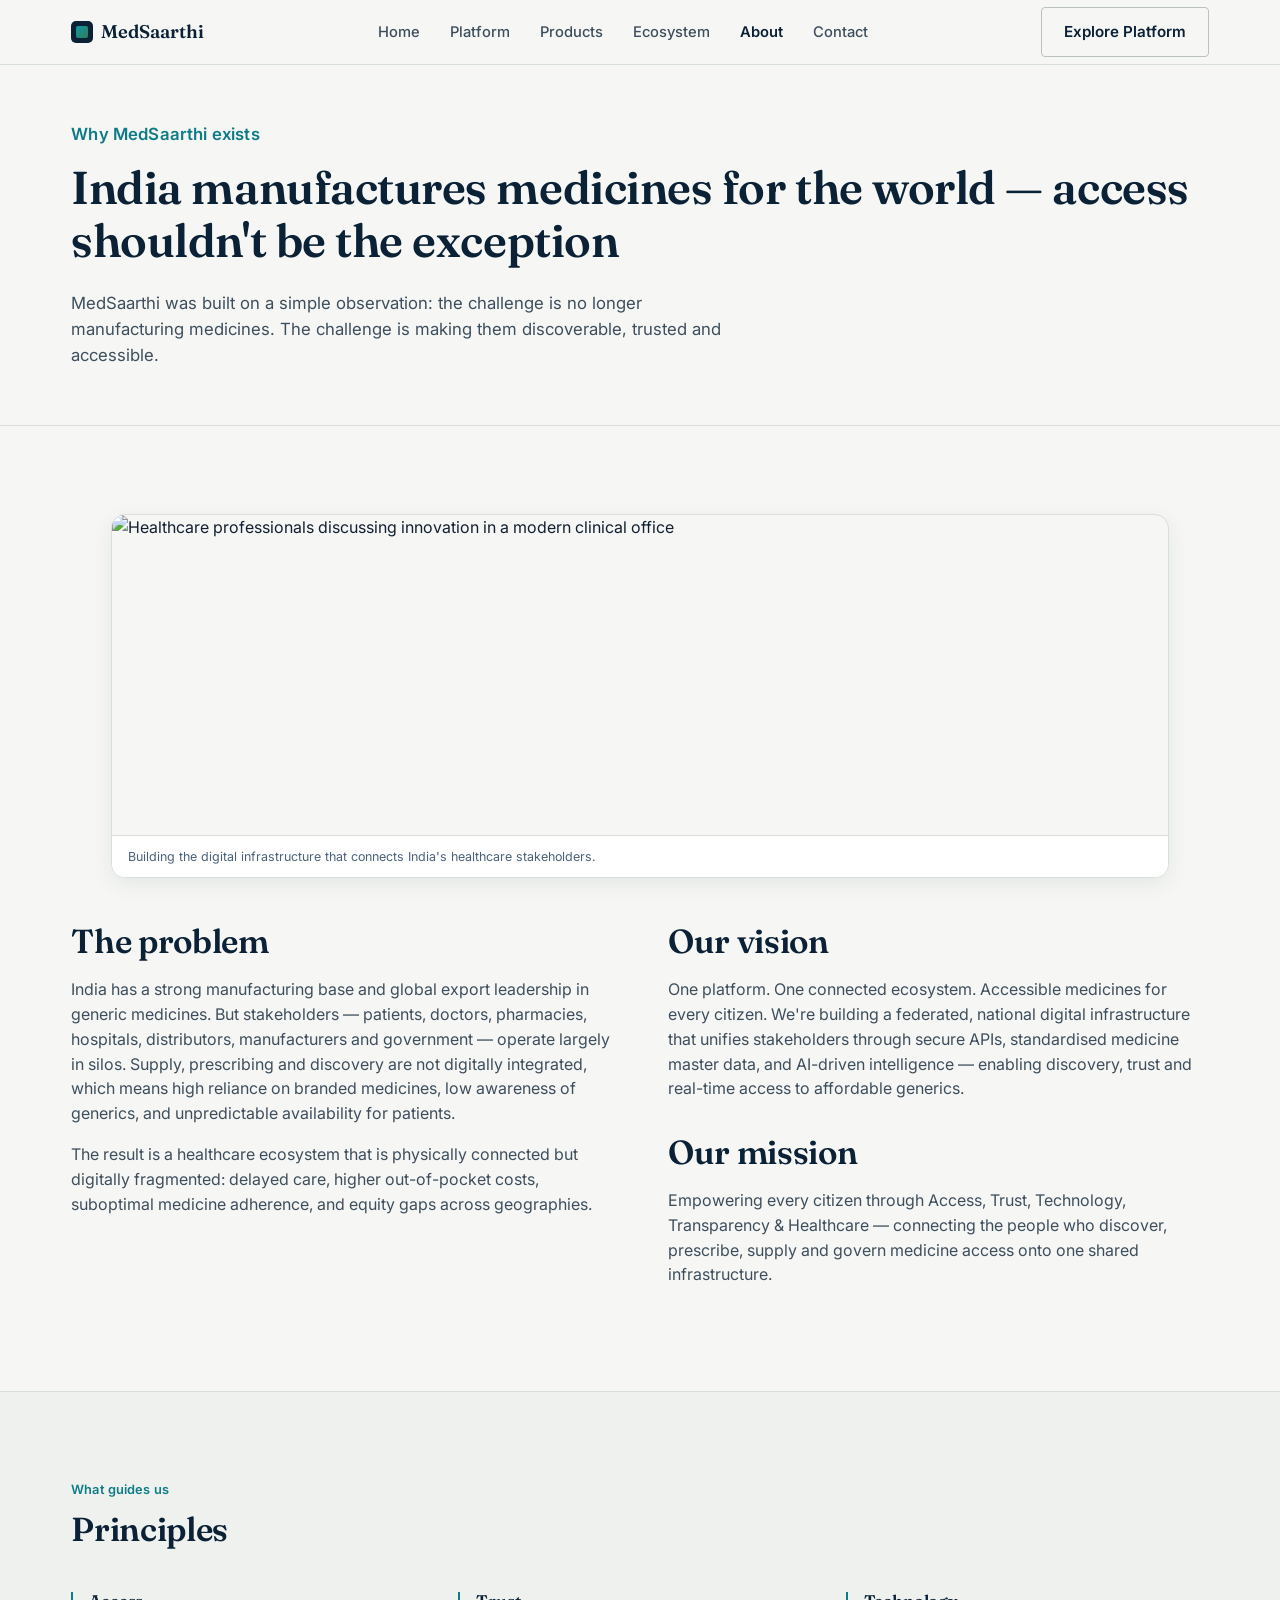
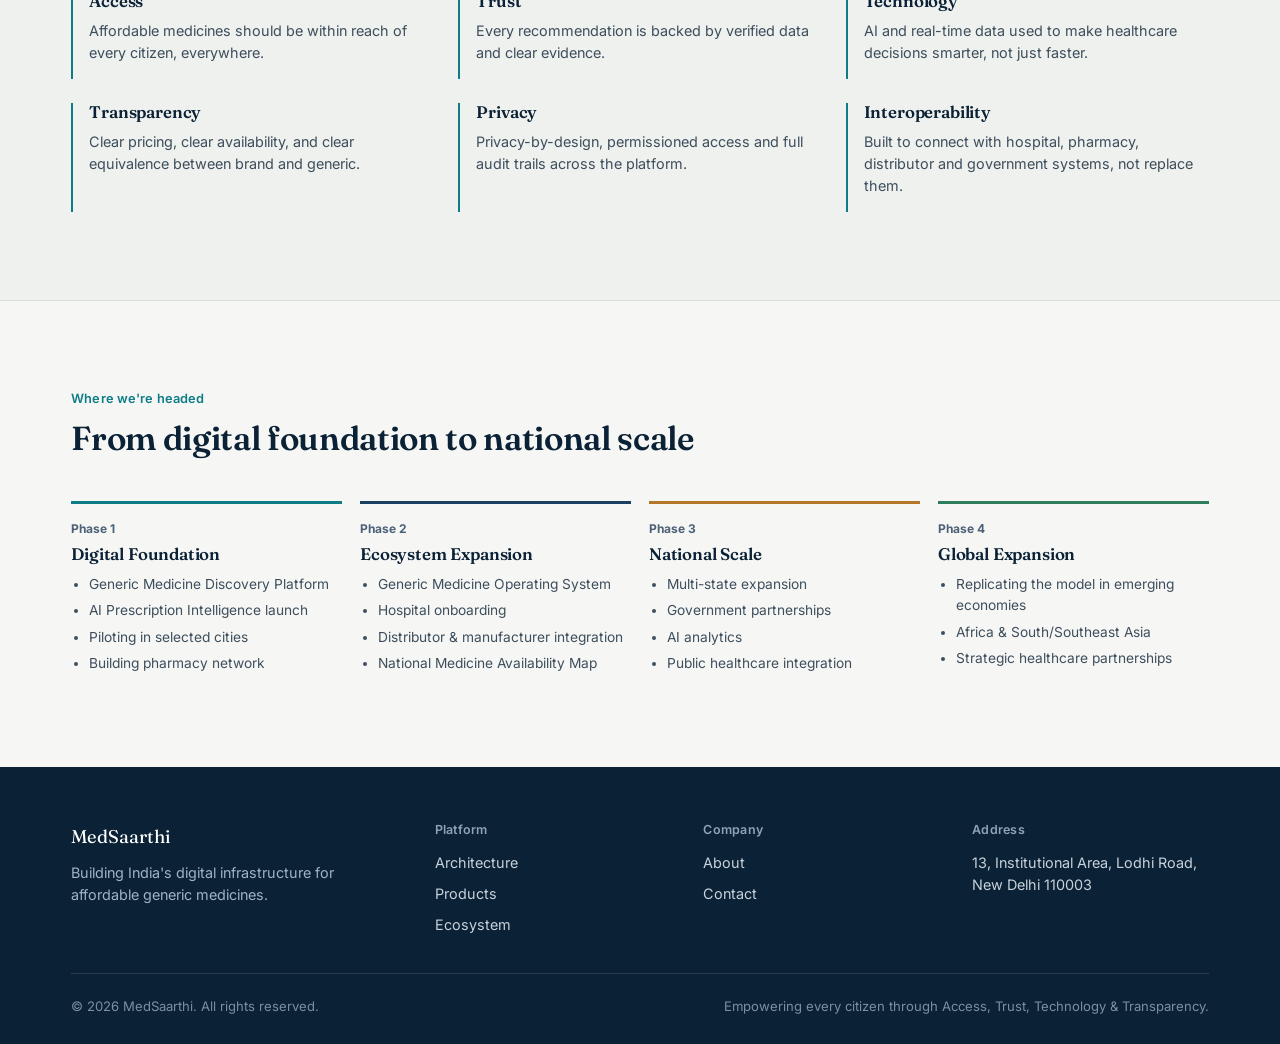
==== about.html @ fcd7466b "Fix page filename casing" ====
<!DOCTYPE html>
<html lang="en">
<head>
<meta charset="UTF-8">
<meta name="viewport" content="width=device-width, initial-scale=1.0">
<title>About — MedSaarthi</title>
<meta name="description" content="Why MedSaarthi exists: the problem, the vision, the mission and the principles behind India's digital infrastructure for affordable generic medicines.">
<link rel="preconnect" href="https://fonts.googleapis.com">
<link href="https://fonts.googleapis.com/css2?family=Fraunces:opsz,wght@9..144,500;9..144,600;9..144,700&family=Inter:wght@400;500;600;700&display=swap" rel="stylesheet">
<link rel="stylesheet" href="style.css">
</head>
<body>

<nav class="nav">
  <div class="nav-inner">
    <a href="index.html" class="nav-brand"><span class="mark"></span>MedSaarthi</a>
    <ul class="nav-links">
      <li><a href="index.html">Home</a></li>
      <li><a href="platform.html">Platform</a></li>
      <li><a href="products.html">Products</a></li>
      <li><a href="ecosystem.html">Ecosystem</a></li>
      <li><a href="about.html">About</a></li>
      <li><a href="contact.html">Contact</a></li>
    </ul>
    <div class="nav-cta">
      <a href="platform.html" class="btn btn-secondary">Explore Platform</a>
      <button class="nav-toggle" aria-label="Toggle menu" aria-expanded="false">
        <svg viewBox="0 0 24 24" fill="none" stroke="currentColor" stroke-width="2"><path d="M3 6h18M3 12h18M3 18h18"/></svg>
      </button>
    </div>
  </div>
</nav>

<header class="page-hero">
  <div class="container">
    <p class="kicker">Why MedSaarthi exists</p>
    <h1>India manufactures medicines for the world — access shouldn't be the exception</h1>
    <p>MedSaarthi was built on a simple observation: the challenge is no longer manufacturing medicines. The challenge is making them discoverable, trusted and accessible.</p>
  </div>
</header>

<section class="section">
  <div class="container">
    <figure class="photo-banner reveal" style="margin-top:0; margin-bottom:44px;">
      <img src="https://images.pexels.com/photos/5452190/pexels-photo-5452190.jpeg?auto=compress&amp;cs=tinysrgb&amp;w=1600&amp;h=560&amp;fit=crop" loading="lazy" alt="Healthcare professionals discussing innovation in a modern clinical office" width="1600" height="560">
      <figcaption>Building the digital infrastructure that connects India's healthcare stakeholders.</figcaption>
    </figure>
  </div>
  <div class="container grid-2" style="gap:56px;">
    <div>
      <h2>The problem</h2>
      <p>India has a strong manufacturing base and global export leadership in generic medicines. But stakeholders — patients, doctors, pharmacies, hospitals, distributors, manufacturers and government — operate largely in silos. Supply, prescribing and discovery are not digitally integrated, which means high reliance on branded medicines, low awareness of generics, and unpredictable availability for patients.</p>
      <p>The result is a healthcare ecosystem that is physically connected but digitally fragmented: delayed care, higher out-of-pocket costs, suboptimal medicine adherence, and equity gaps across geographies.</p>
    </div>
    <div>
      <h2>Our vision</h2>
      <p>One platform. One connected ecosystem. Accessible medicines for every citizen. We're building a federated, national digital infrastructure that unifies stakeholders through secure APIs, standardised medicine master data, and AI-driven intelligence — enabling discovery, trust and real-time access to affordable generics.</p>
      <h2 style="margin-top:32px;">Our mission</h2>
      <p>Empowering every citizen through Access, Trust, Technology, Transparency &amp; Healthcare — connecting the people who discover, prescribe, supply and govern medicine access onto one shared infrastructure.</p>
    </div>
  </div>
</section>

<section class="section" style="background:var(--paper-50); border-top:1px solid var(--line); border-bottom:1px solid var(--line);">
  <div class="container">
    <div class="section-head">
      <p class="kicker">What guides us</p>
      <h2>Principles</h2>
    </div>
    <div class="principle-list reveal-group">
      <div class="principle reveal">
        <h4>Access</h4>
        <p style="font-size:0.9rem;">Affordable medicines should be within reach of every citizen, everywhere.</p>
      </div>
      <div class="principle reveal">
        <h4>Trust</h4>
        <p style="font-size:0.9rem;">Every recommendation is backed by verified data and clear evidence.</p>
      </div>
      <div class="principle reveal">
        <h4>Technology</h4>
        <p style="font-size:0.9rem;">AI and real-time data used to make healthcare decisions smarter, not just faster.</p>
      </div>
      <div class="principle reveal">
        <h4>Transparency</h4>
        <p style="font-size:0.9rem;">Clear pricing, clear availability, and clear equivalence between brand and generic.</p>
      </div>
      <div class="principle reveal">
        <h4>Privacy</h4>
        <p style="font-size:0.9rem;">Privacy-by-design, permissioned access and full audit trails across the platform.</p>
      </div>
      <div class="principle reveal">
        <h4>Interoperability</h4>
        <p style="font-size:0.9rem;">Built to connect with hospital, pharmacy, distributor and government systems, not replace them.</p>
      </div>
    </div>
  </div>
</section>

<section class="section">
  <div class="container">
    <div class="section-head">
      <p class="kicker">Where we're headed</p>
      <h2>From digital foundation to national scale</h2>
    </div>
    <div class="roadmap reveal-group">
      <div class="roadmap-phase reveal">
        <span class="phase-no">Phase 1</span>
        <h4>Digital Foundation</h4>
        <ul>
          <li>Generic Medicine Discovery Platform</li>
          <li>AI Prescription Intelligence launch</li>
          <li>Piloting in selected cities</li>
          <li>Building pharmacy network</li>
        </ul>
      </div>
      <div class="roadmap-phase reveal">
        <span class="phase-no">Phase 2</span>
        <h4>Ecosystem Expansion</h4>
        <ul>
          <li>Generic Medicine Operating System</li>
          <li>Hospital onboarding</li>
          <li>Distributor &amp; manufacturer integration</li>
          <li>National Medicine Availability Map</li>
        </ul>
      </div>
      <div class="roadmap-phase reveal">
        <span class="phase-no">Phase 3</span>
        <h4>National Scale</h4>
        <ul>
          <li>Multi-state expansion</li>
          <li>Government partnerships</li>
          <li>AI analytics</li>
          <li>Public healthcare integration</li>
        </ul>
      </div>
      <div class="roadmap-phase reveal">
        <span class="phase-no">Phase 4</span>
        <h4>Global Expansion</h4>
        <ul>
          <li>Replicating the model in emerging economies</li>
          <li>Africa &amp; South/Southeast Asia</li>
          <li>Strategic healthcare partnerships</li>
        </ul>
      </div>
    </div>
  </div>
</section>

<footer class="footer">
  <div class="container">
    <div class="footer-grid">
      <div>
        <div class="footer-brand">MedSaarthi</div>
        <p style="max-width:32ch; color:#9FB3C4; font-size:0.9rem;">Building India's digital infrastructure for affordable generic medicines.</p>
      </div>
      <div>
        <h4>Platform</h4>
        <ul>
          <li><a href="platform.html">Architecture</a></li>
          <li><a href="products.html">Products</a></li>
          <li><a href="ecosystem.html">Ecosystem</a></li>
        </ul>
      </div>
      <div>
        <h4>Company</h4>
        <ul>
          <li><a href="about.html">About</a></li>
          <li><a href="contact.html">Contact</a></li>
        </ul>
      </div>
      <div>
        <h4>Address</h4>
        <ul>
          <li>13, Institutional Area, Lodhi Road, New Delhi 110003</li>
        </ul>
      </div>
    </div>
    <div class="footer-bottom">
      <span>© 2026 MedSaarthi. All rights reserved.</span>
      <span>Empowering every citizen through Access, Trust, Technology &amp; Transparency.</span>
    </div>
  </div>
</footer>

<script src="script.js"></script>
</body>
</html>
---- style.css ----
/* ============================================================
   MedSaarthi — Design Tokens
   Palette: deep navy core, cool paper background, teal + green
   accents reserved for the two functions they represent
   (teal = intelligence/data, green = access/health outcome).
   Type: Fraunces (serif, display) + Inter (sans, UI/body).
   ============================================================ */

:root {
    --navy-900: #0B2136;
    --navy-800: #122E48;
    --navy-700: #1B3F60;
    --blue-gray-600: #4C6178;
    --blue-gray-400: #8296A8;
    --paper-0: #F6F7F5;
    --paper-50: #EEF1EE;
    --line: #D8DED8;
    --line-strong: #B9C2BC;
    --teal-600: #0E7C86;
    --teal-500: #1497A3;
    --teal-100: #DDF0EF;
    --green-600: #2E7D5B;
    --green-100: #E1EFE5;
    --amber-600: #B4772A;
    --amber-100: #F5E9D6;
    --red-600: #B3453F;
    --white: #FFFFFF;
    --ink: #122031;
    --ink-soft: #3E4E5C;

    --font-display: 'Fraunces', Georgia, serif;
    --font-body: 'Inter', -apple-system, BlinkMacSystemFont, 'Segoe UI', sans-serif;

    --radius-sm: 4px;
    --radius-md: 8px;
    --radius-lg: 14px;

    --shadow-sm: 0 1px 2px rgba(11, 33, 54, 0.06), 0 1px 1px rgba(11, 33, 54, 0.04);
    --shadow-md: 0 6px 20px rgba(11, 33, 54, 0.08);
    --shadow-lg: 0 16px 40px rgba(11, 33, 54, 0.14);

    --maxw: 1240px;
    --pad: clamp(20px, 4vw, 56px);
}

*,
*::before,
*::after {
    box-sizing: border-box;
}

html {
    scroll-behavior: smooth;
}

@media (prefers-reduced-motion: reduce) {
    html {
        scroll-behavior: auto;
    }

    *,
    *::before,
    *::after {
        animation-duration: 0.001ms !important;
        animation-iteration-count: 1 !important;
        transition-duration: 0.001ms !important;
        scroll-behavior: auto !important;
    }
}

body {
    margin: 0;
    font-family: var(--font-body);
    color: var(--ink);
    background: var(--paper-0);
    font-size: 16px;
    line-height: 1.55;
    -webkit-font-smoothing: antialiased;
}

h1,
h2,
h3,
h4 {
    font-family: var(--font-display);
    color: var(--navy-900);
    margin: 0 0 0.5em 0;
    font-weight: 600;
    letter-spacing: -0.01em;
    line-height: 1.15;
}

h1 {
    font-size: clamp(2.1rem, 3.6vw, 3.4rem);
}

h2 {
    font-size: clamp(1.6rem, 2.6vw, 2.3rem);
}

h3 {
    font-size: 1.25rem;
}

h4 {
    font-size: 1.05rem;
}

p {
    margin: 0 0 1em 0;
    color: var(--ink-soft);
    max-width: 62ch;
}

a {
    color: inherit;
}

img {
    max-width: 100%;
    display: block;
}

button {
    font-family: inherit;
}

.container {
    max-width: var(--maxw);
    margin: 0 auto;
    padding: 0 var(--pad);
}

.section {
    padding: 88px 0;
}

.section.tight {
    padding: 56px 0;
}

.section-head {
    max-width: 640px;
    margin-bottom: 44px;
}

.kicker {
    font-family: var(--font-body);
    font-size: 0.8rem;
    font-weight: 600;
    color: var(--teal-600);
    margin: 0 0 10px 0;
    letter-spacing: 0.01em;
}

.divider {
    border: none;
    border-top: 1px solid var(--line);
    margin: 0;
}

/* ---------- Buttons ---------- */
.btn {
    display: inline-flex;
    align-items: center;
    gap: 8px;
    padding: 12px 22px;
    border-radius: var(--radius-sm);
    font-weight: 600;
    font-size: 0.95rem;
    text-decoration: none;
    border: 1px solid transparent;
    cursor: pointer;
    transition: background 0.15s ease, border-color 0.15s ease, color 0.15s ease, transform 0.1s ease;
}

.btn-primary {
    background: var(--navy-900);
    color: var(--white);
}

.btn-primary:hover {
    background: var(--navy-700);
}

.btn-secondary {
    background: transparent;
    color: var(--navy-900);
    border-color: var(--line-strong);
}

.btn-secondary:hover {
    border-color: var(--navy-900);
    background: var(--paper-50);
}

.btn:active {
    transform: translateY(1px);
}

.btn:focus-visible,
a:focus-visible,
button:focus-visible,
input:focus-visible,
textarea:focus-visible,
select:focus-visible {
    outline: 2px solid var(--teal-600);
    outline-offset: 2px;
}

/* ---------- Navbar ---------- */
.nav {
    position: sticky;
    top: 0;
    z-index: 100;
    background: rgba(246, 247, 245, 0.86);
    backdrop-filter: blur(10px);
    -webkit-backdrop-filter: blur(10px);
    border-bottom: 1px solid var(--line);
}

.nav-inner {
    max-width: var(--maxw);
    margin: 0 auto;
    padding: 0 var(--pad);
    display: flex;
    align-items: center;
    justify-content: space-between;
    height: 64px;
}

.nav-brand {
    font-family: var(--font-display);
    font-weight: 600;
    font-size: 1.15rem;
    color: var(--navy-900);
    text-decoration: none;
    display: flex;
    align-items: center;
    gap: 8px;
}

.nav-brand .mark {
    width: 22px;
    height: 22px;
    border-radius: 5px;
    background: var(--navy-900);
    position: relative;
    flex: none;
}

.nav-brand .mark::after {
    content: '';
    position: absolute;
    inset: 5px;
    border-radius: 2px;
    background: linear-gradient(135deg, var(--teal-500), var(--green-600));
}

.nav-links {
    display: flex;
    align-items: center;
    gap: 2px;
    list-style: none;
    margin: 0;
    padding: 0;
}

.nav-links a {
    display: block;
    padding: 8px 14px;
    border-radius: var(--radius-sm);
    text-decoration: none;
    color: var(--ink-soft);
    font-size: 0.92rem;
    font-weight: 500;
    transition: color 0.15s ease, background 0.15s ease;
}

.nav-links a:hover {
    color: var(--navy-900);
    background: var(--paper-50);
}

.nav-links a.active {
    color: var(--navy-900);
    font-weight: 600;
}

.nav-cta {
    display: flex;
    align-items: center;
    gap: 10px;
}

.nav-toggle {
    display: none;
    background: none;
    border: 1px solid var(--line-strong);
    border-radius: var(--radius-sm);
    width: 38px;
    height: 38px;
    align-items: center;
    justify-content: center;
}

.nav-toggle svg {
    width: 18px;
    height: 18px;
}

@media (max-width:900px) {
    .nav-links {
        position: absolute;
        top: 64px;
        left: 0;
        right: 0;
        background: var(--paper-0);
        border-bottom: 1px solid var(--line);
        flex-direction: column;
        align-items: stretch;
        padding: 8px var(--pad) 16px;
        display: none;
    }

    .nav-links.open {
        display: flex;
    }

    .nav-links a {
        padding: 12px 8px;
    }

    .nav-cta .btn-secondary {
        display: none;
    }

    .nav-toggle {
        display: flex;
    }
}

/* ---------- Footer ---------- */
.footer {
    background: var(--navy-900);
    color: #C7D2DB;
    padding: 56px 0 28px;
}

.footer a {
    color: #C7D2DB;
    text-decoration: none;
}

.footer a:hover {
    color: var(--white);
}

.footer-grid {
    display: grid;
    grid-template-columns: 1.4fr 1fr 1fr 1fr;
    gap: 32px;
    padding-bottom: 36px;
    border-bottom: 1px solid rgba(255, 255, 255, 0.12);
}

.footer-brand {
    font-family: var(--font-display);
    color: var(--white);
    font-size: 1.15rem;
    margin-bottom: 10px;
}

.footer h4 {
    color: #8FA3B5;
    font-family: var(--font-body);
    font-size: 0.78rem;
    font-weight: 600;
    margin-bottom: 14px;
    letter-spacing: 0.02em;
}

.footer ul {
    list-style: none;
    margin: 0;
    padding: 0;
    display: flex;
    flex-direction: column;
    gap: 9px;
    font-size: 0.9rem;
}

.footer-bottom {
    display: flex;
    justify-content: space-between;
    align-items: center;
    padding-top: 22px;
    font-size: 0.82rem;
    color: #7C8FA0;
    flex-wrap: wrap;
    gap: 10px;
}

@media (max-width:800px) {
    .footer-grid {
        grid-template-columns: 1fr 1fr;
        row-gap: 28px;
    }
}

/* ---------- Hero ---------- */
.hero {
    padding: 64px 0 40px;
}

.hero-grid {
    display: grid;
    grid-template-columns: 1fr 1fr;
    gap: 56px;
    align-items: center;
}

.hero-copy p.lede {
    font-size: 1.1rem;
    max-width: 44ch;
}

.hero-actions {
    display: flex;
    gap: 12px;
    margin-top: 28px;
    flex-wrap: wrap;
}

.hero-meta {
    display: flex;
    gap: 26px;
    margin-top: 36px;
    flex-wrap: wrap;
}

.hero-meta div {
    border-left: 2px solid var(--teal-600);
    padding-left: 12px;
}

.hero-meta .num {
    font-family: var(--font-display);
    font-size: 1.5rem;
    color: var(--navy-900);
    display: block;
}

.hero-meta .lbl {
    font-size: 0.82rem;
    color: var(--blue-gray-600);
}

@media (max-width:920px) {
    .hero-grid {
        grid-template-columns: 1fr;
    }
}

/* ---------- Demo product interface (used on home) ---------- */
.demo-card {
    background: var(--white);
    border: 1px solid var(--line);
    border-radius: var(--radius-lg);
    box-shadow: var(--shadow-lg);
    overflow: hidden;
}

.demo-topbar {
    display: flex;
    align-items: center;
    justify-content: space-between;
    padding: 12px 18px;
    border-bottom: 1px solid var(--line);
    background: var(--paper-50);
}

.demo-topbar .dots {
    display: flex;
    gap: 6px;
}

.demo-topbar .dots span {
    width: 8px;
    height: 8px;
    border-radius: 50%;
    background: var(--line-strong);
    display: block;
}

.demo-topbar .label {
    font-size: 0.78rem;
    color: var(--blue-gray-600);
    font-weight: 600;
}

.demo-tag {
    font-size: 0.68rem;
    font-weight: 700;
    color: var(--amber-600);
    background: var(--amber-100);
    padding: 3px 8px;
    border-radius: 20px;
    letter-spacing: 0.02em;
}

.demo-body {
    padding: 20px;
}

.demo-search {
    display: flex;
    align-items: center;
    gap: 10px;
    border: 1px solid var(--line-strong);
    border-radius: var(--radius-md);
    padding: 10px 14px;
    background: var(--paper-0);
}

.demo-search svg {
    width: 16px;
    height: 16px;
    color: var(--blue-gray-600);
    flex: none;
}

.demo-search input {
    border: none;
    background: none;
    outline: none;
    font-size: 0.92rem;
    width: 100%;
    color: var(--ink);
    font-family: inherit;
}

.compare-row {
    display: grid;
    grid-template-columns: 1fr 1fr;
    gap: 14px;
    margin-top: 16px;
}

.compare-card {
    border: 1px solid var(--line);
    border-radius: var(--radius-md);
    padding: 14px;
    position: relative;
}

.compare-card.generic {
    border-color: var(--green-600);
    background: var(--green-100);
}

.compare-card .tag {
    font-size: 0.68rem;
    font-weight: 700;
    letter-spacing: 0.02em;
    color: var(--blue-gray-600);
    margin-bottom: 6px;
    display: block;
}

.compare-card.generic .tag {
    color: var(--green-600);
}

.compare-card .med-name {
    font-weight: 600;
    font-size: 0.95rem;
    color: var(--navy-900);
}

.compare-card .med-comp {
    font-size: 0.78rem;
    color: var(--blue-gray-600);
    margin-bottom: 10px;
}

.compare-card .price {
    font-family: var(--font-display);
    font-size: 1.35rem;
    color: var(--navy-900);
}

.compare-card .save {
    font-size: 0.75rem;
    color: var(--green-600);
    font-weight: 600;
}

.demo-divider {
    display: flex;
    align-items: center;
    justify-content: center;
    margin: 0;
}

.pharmacy-row {
    display: flex;
    align-items: center;
    justify-content: space-between;
    padding: 12px 0;
    border-top: 1px solid var(--line);
}

.pharmacy-row:first-of-type {
    margin-top: 18px;
}

.pharmacy-info {
    display: flex;
    align-items: center;
    gap: 12px;
}

.pharmacy-icon {
    width: 36px;
    height: 36px;
    border-radius: 8px;
    background: var(--teal-100);
    color: var(--teal-600);
    display: flex;
    align-items: center;
    justify-content: center;
    flex: none;
}

.pharmacy-icon svg {
    width: 18px;
    height: 18px;
}

.pharmacy-name {
    font-weight: 600;
    font-size: 0.9rem;
    color: var(--navy-900);
}

.pharmacy-sub {
    font-size: 0.78rem;
    color: var(--blue-gray-600);
}

.stock-pill {
    font-size: 0.72rem;
    font-weight: 700;
    padding: 3px 9px;
    border-radius: 20px;
}

.stock-pill.in {
    background: var(--green-100);
    color: var(--green-600);
}

.stock-pill.low {
    background: var(--amber-100);
    color: var(--amber-600);
}

.stock-pill.out {
    background: var(--paper-50);
    color: var(--blue-gray-600);
}

.pharmacy-actions {
    display: flex;
    align-items: center;
    gap: 10px;
}

.pharmacy-dist {
    font-size: 0.78rem;
    color: var(--blue-gray-600);
}

.mini-btn {
    font-size: 0.78rem;
    font-weight: 600;
    color: var(--white);
    background: var(--navy-900);
    border: none;
    border-radius: 6px;
    padding: 7px 12px;
    cursor: pointer;
}

/* ---------- Ecosystem cycle (Discover/Prescribe/Supply/Govern) ---------- */
.cycle-wrap {
    display: grid;
    grid-template-columns: 1fr 1fr 1fr 1fr;
    gap: 0;
    position: relative;
}

.cycle-step {
    padding: 26px 22px;
    border-top: 3px solid var(--line-strong);
    position: relative;
}

.cycle-step .step-no {
    font-size: 0.78rem;
    font-weight: 700;
    color: var(--blue-gray-600);
    margin-bottom: 10px;
    display: block;
}

.cycle-step h3 {
    margin-bottom: 8px;
}

.cycle-step p {
    font-size: 0.92rem;
}

.cycle-step:nth-child(1) {
    border-top-color: var(--teal-600);
}

.cycle-step:nth-child(2) {
    border-top-color: var(--navy-700);
}

.cycle-step:nth-child(3) {
    border-top-color: var(--green-600);
}

.cycle-step:nth-child(4) {
    border-top-color: var(--amber-600);
}

@media (max-width:900px) {
    .cycle-wrap {
        grid-template-columns: 1fr 1fr;
    }
}

@media (max-width:560px) {
    .cycle-wrap {
        grid-template-columns: 1fr;
    }

    .cycle-step {
        border-top-width: 3px;
        border-left: 0;
    }
}

/* ---------- Cards / grids ---------- */
.grid-2 {
    display: grid;
    grid-template-columns: 1fr 1fr;
    gap: 28px;
}

.grid-3 {
    display: grid;
    grid-template-columns: 1fr 1fr 1fr;
    gap: 24px;
}

.grid-4 {
    display: grid;
    grid-template-columns: repeat(4, 1fr);
    gap: 20px;
}

@media (max-width:900px) {
    .grid-3 {
        grid-template-columns: 1fr 1fr;
    }

    .grid-4 {
        grid-template-columns: 1fr 1fr;
    }
}

@media (max-width:600px) {
    .grid-2 {
        grid-template-columns: 1fr;
    }

    .grid-3 {
        grid-template-columns: 1fr;
    }

    .grid-4 {
        grid-template-columns: 1fr;
    }
}

.card {
    background: var(--white);
    border: 1px solid var(--line);
    border-radius: var(--radius-md);
    padding: 24px;
}

.card h3 {
    margin-bottom: 10px;
}

.card p {
    font-size: 0.92rem;
    margin-bottom: 0;
}

.icon-box {
    width: 38px;
    height: 38px;
    border-radius: 9px;
    background: var(--teal-100);
    color: var(--teal-600);
    display: flex;
    align-items: center;
    justify-content: center;
    margin-bottom: 16px;
}

.icon-box svg {
    width: 19px;
    height: 19px;
}

.icon-box.green {
    background: var(--green-100);
    color: var(--green-600);
}

.icon-box.navy {
    background: var(--paper-50);
    color: var(--navy-800);
    border: 1px solid var(--line);
}

/* ---------- Reveal on scroll ---------- */
.reveal {
    opacity: 0;
    transform: translateY(14px);
    transition: opacity 0.55s ease, transform 0.55s ease;
}

.reveal.in {
    opacity: 1;
    transform: none;
}

.reveal-group .reveal:nth-child(1) {
    transition-delay: 0.02s;
}

.reveal-group .reveal:nth-child(2) {
    transition-delay: 0.09s;
}

.reveal-group .reveal:nth-child(3) {
    transition-delay: 0.16s;
}

.reveal-group .reveal:nth-child(4) {
    transition-delay: 0.23s;
}

/* ---------- Page hero (interior pages) ---------- */
.page-hero {
    padding: 56px 0 40px;
    border-bottom: 1px solid var(--line);
}

.page-hero .kicker {
    margin-bottom: 14px;
}

.page-hero p {
    font-size: 1.05rem;
    max-width: 60ch;
}

/* ---------- Architecture diagram (Platform page) ---------- */
.arch {
    display: flex;
    flex-direction: column;
    gap: 0;
    max-width: 760px;
    margin: 0 auto;
}

.arch-layer {
    border: 1px solid var(--line);
    border-radius: var(--radius-md);
    background: var(--white);
    padding: 22px 26px;
    position: relative;
}

.arch-layer+.arch-layer {
    margin-top: 34px;
}

.arch-connector {
    width: 1px;
    height: 34px;
    background: var(--line-strong);
    margin: 0 auto;
    position: relative;
}

.arch-connector::after {
    content: '';
    position: absolute;
    left: 50%;
    bottom: -4px;
    transform: translateX(-50%);
    width: 7px;
    height: 7px;
    border-right: 1px solid var(--line-strong);
    border-bottom: 1px solid var(--line-strong);
    rotate: 45deg;
}

.arch-layer .layer-label {
    font-size: 0.72rem;
    font-weight: 700;
    letter-spacing: 0.02em;
    color: var(--teal-600);
    margin-bottom: 6px;
    display: block;
}

.arch-layer.core {
    border-top: 3px solid var(--teal-600);
}

.arch-layer.integration {
    border-top: 3px solid var(--navy-700);
}

.arch-layer.governance {
    border-top: 3px solid var(--green-600);
}

.arch-layer.governance .layer-label {
    color: var(--green-600);
}

.arch-layer.integration .layer-label {
    color: var(--navy-700);
}

.arch-tags {
    display: flex;
    flex-wrap: wrap;
    gap: 8px;
    margin-top: 14px;
}

.arch-tags span {
    font-size: 0.8rem;
    padding: 5px 11px;
    border-radius: 20px;
    background: var(--paper-50);
    border: 1px solid var(--line);
    color: var(--ink-soft);
}

.arch-layer.core .arch-tags span {
    background: var(--teal-100);
    border-color: transparent;
    color: var(--teal-600);
}

.arch-layer.governance .arch-tags span {
    background: var(--green-100);
    border-color: transparent;
    color: var(--green-600);
}

/* ---------- Tabs (Products page) ---------- */
.tabs {
    display: flex;
    gap: 6px;
    border-bottom: 1px solid var(--line);
    margin-bottom: 34px;
    flex-wrap: wrap;
}

.tab-btn {
    background: none;
    border: none;
    padding: 12px 6px;
    margin-right: 22px;
    font-size: 0.95rem;
    font-weight: 600;
    color: var(--blue-gray-600);
    cursor: pointer;
    position: relative;
    border-bottom: 2px solid transparent;
    transition: color 0.15s ease;
}

.tab-btn:hover {
    color: var(--navy-900);
}

.tab-btn.active {
    color: var(--navy-900);
    border-bottom-color: var(--teal-600);
}

.tab-panel {
    display: none;
}

.tab-panel.active {
    display: block;
    animation: fadein 0.3s ease;
}

@keyframes fadein {
    from {
        opacity: 0;
    }

    to {
        opacity: 1;
    }
}

.subtabs {
    display: flex;
    gap: 8px;
    flex-wrap: wrap;
    margin-bottom: 26px;
}

.subtab-btn {
    padding: 8px 16px;
    border-radius: 20px;
    border: 1px solid var(--line-strong);
    background: var(--white);
    font-size: 0.86rem;
    font-weight: 600;
    color: var(--ink-soft);
    cursor: pointer;
}

.subtab-btn.active {
    background: var(--navy-900);
    color: var(--white);
    border-color: var(--navy-900);
}

.subtab-panel {
    display: none;
}

.subtab-panel.active {
    display: block;
    animation: fadein 0.3s ease;
}

/* ---------- Dashboard mock (products page) ---------- */
.dash {
    background: var(--navy-900);
    border-radius: var(--radius-lg);
    padding: 22px;
    color: #DCE5EC;
}

.dash-head {
    display: flex;
    justify-content: space-between;
    align-items: center;
    margin-bottom: 18px;
}

.dash-head .label {
    font-size: 0.85rem;
    font-weight: 600;
    color: #9FB3C4;
}

.dash-grid {
    display: grid;
    grid-template-columns: repeat(3, 1fr);
    gap: 14px;
}

.dash-tile {
    background: rgba(255, 255, 255, 0.05);
    border: 1px solid rgba(255, 255, 255, 0.09);
    border-radius: 10px;
    padding: 16px;
}

.dash-tile .k {
    font-size: 0.72rem;
    color: #8FA3B5;
    margin-bottom: 8px;
    display: block;
}

.dash-tile .v {
    font-family: var(--font-display);
    font-size: 1.5rem;
    color: var(--white);
}

.dash-tile .delta {
    font-size: 0.75rem;
    color: var(--teal-500);
    margin-top: 4px;
}

@media (max-width:640px) {
    .dash-grid {
        grid-template-columns: 1fr 1fr;
    }
}

/* ---------- Map interface (products page) ---------- */
.map-product {
    border: 1px solid var(--line);
    border-radius: var(--radius-lg);
    overflow: hidden;
    background: var(--white);
}

.map-search-bar {
    display: flex;
    align-items: center;
    gap: 10px;
    padding: 14px 18px;
    border-bottom: 1px solid var(--line);
    background: var(--paper-50);
}

.map-search-bar .demo-search {
    flex: 1;
    background: var(--white);
}

.map-search-bar .radius-chip {
    font-size: 0.8rem;
    font-weight: 600;
    color: var(--navy-800);
    background: var(--white);
    border: 1px solid var(--line-strong);
    border-radius: 20px;
    padding: 8px 14px;
    white-space: nowrap;
    display: flex;
    align-items: center;
    gap: 6px;
}

.map-search-bar .radius-chip svg {
    width: 14px;
    height: 14px;
    color: var(--teal-600);
}

.map-layout {
    display: grid;
    grid-template-columns: 1.5fr 1fr;
}

@media (max-width:860px) {
    .map-layout {
        grid-template-columns: 1fr;
    }
}

.map-pane {
    position: relative;
}

.map-canvas {
    position: relative;
    height: 400px;
    overflow: hidden;
    background: var(--paper-0);
    border-right: 1px solid var(--line);
}

.map-canvas svg.map-roads {
    position: absolute;
    inset: 0;
    width: 100%;
    height: 100%;
}

.map-canvas .zoom-ctrl {
    position: absolute;
    right: 14px;
    top: 14px;
    display: flex;
    flex-direction: column;
    border: 1px solid var(--line);
    border-radius: 8px;
    overflow: hidden;
    box-shadow: var(--shadow-sm);
    z-index: 3;
}

.map-canvas .zoom-ctrl button {
    width: 32px;
    height: 32px;
    background: var(--white);
    border: none;
    border-bottom: 1px solid var(--line);
    font-size: 1rem;
    color: var(--navy-800);
    cursor: pointer;
    font-family: inherit;
    line-height: 1;
}

.map-canvas .zoom-ctrl button:last-child {
    border-bottom: none;
}

.map-canvas .compass {
    position: absolute;
    left: 14px;
    bottom: 14px;
    width: 34px;
    height: 34px;
    border-radius: 50%;
    background: var(--white);
    border: 1px solid var(--line);
    box-shadow: var(--shadow-sm);
    display: flex;
    align-items: center;
    justify-content: center;
    color: var(--blue-gray-600);
    z-index: 3;
}

.map-canvas .compass svg {
    width: 16px;
    height: 16px;
}

.map-pin {
    position: absolute;
    width: 30px;
    height: 30px;
    margin-left: -15px;
    margin-top: -28px;
    cursor: pointer;
    z-index: 2;
    transition: transform 0.15s ease;
}

.map-pin .pin-shape {
    width: 28px;
    height: 28px;
    border-radius: 50% 50% 50% 0;
    transform: rotate(-45deg);
    border: 2px solid var(--white);
    box-shadow: 0 2px 8px rgba(11, 33, 54, 0.28);
    display: flex;
    align-items: center;
    justify-content: center;
}

.map-pin .pin-shape svg {
    transform: rotate(45deg);
    width: 13px;
    height: 13px;
    color: var(--white);
}

.map-pin.in .pin-shape {
    background: var(--green-600);
}

.map-pin.low .pin-shape {
    background: var(--amber-600);
}

.map-pin.out .pin-shape {
    background: var(--blue-gray-400);
}

.map-pin:hover,
.map-pin.active {
    transform: scale(1.14);
}

.map-pin.active::after {
    content: '';
    position: absolute;
    left: 50%;
    top: 14px;
    transform: translate(-50%, -50%);
    width: 40px;
    height: 40px;
    border-radius: 50%;
    background: rgba(14, 124, 134, 0.16);
    animation: pinring 1.8s ease-out infinite;
}

@keyframes pinring {
    0% {
        transform: translate(-50%, -50%) scale(0.6);
        opacity: 0.8;
    }

    100% {
        transform: translate(-50%, -50%) scale(1.6);
        opacity: 0;
    }
}

@media (prefers-reduced-motion: reduce) {
    .map-pin.active::after {
        animation: none;
        display: none;
    }
}

.map-popover {
    position: absolute;
    width: 200px;
    background: var(--white);
    border: 1px solid var(--line);
    border-radius: var(--radius-md);
    box-shadow: var(--shadow-lg);
    padding: 12px 14px;
    z-index: 4;
    pointer-events: none;
    opacity: 0;
    transition: opacity 0.15s ease, transform 0.15s ease;
    transform: translateY(4px);
}

.map-popover.show {
    opacity: 1;
    transform: translateY(0);
}

.map-popover .pop-name {
    font-weight: 700;
    font-size: 0.86rem;
    color: var(--navy-900);
    margin-bottom: 2px;
}

.map-popover .pop-sub {
    font-size: 0.75rem;
    color: var(--blue-gray-600);
    margin-bottom: 8px;
}

.map-popover .pop-row {
    display: flex;
    justify-content: space-between;
    align-items: center;
    font-size: 0.78rem;
}

.map-popover .pop-price {
    font-family: var(--font-display);
    font-size: 1rem;
    color: var(--navy-900);
}

.map-legend {
    display: flex;
    gap: 18px;
    padding: 14px 20px;
    font-size: 0.82rem;
    color: var(--ink-soft);
    flex-wrap: wrap;
    border-top: 1px solid var(--line);
}

.map-legend span {
    display: inline-flex;
    align-items: center;
    gap: 6px;
}

.map-legend .dot {
    width: 9px;
    height: 9px;
    border-radius: 50%;
    display: inline-block;
}

/* ---------- Map results list ---------- */
.map-results {
    background: var(--paper-50);
    max-height: 400px;
    overflow-y: auto;
}

.map-results .results-count {
    padding: 14px 18px 8px;
    font-size: 0.78rem;
    font-weight: 600;
    color: var(--blue-gray-600);
    text-transform: none;
}

.result-item {
    display: flex;
    align-items: flex-start;
    gap: 12px;
    padding: 13px 18px;
    border-top: 1px solid var(--line);
    cursor: pointer;
    background: transparent;
    transition: background 0.15s ease;
}

.result-item:hover {
    background: var(--paper-0);
}

.result-item.active {
    background: var(--white);
    box-shadow: inset 3px 0 0 var(--teal-600);
}

.result-item .pharmacy-icon {
    width: 32px;
    height: 32px;
}

.result-item .r-body {
    flex: 1;
    min-width: 0;
}

.result-item .r-top {
    display: flex;
    justify-content: space-between;
    align-items: baseline;
    gap: 8px;
}

.result-item .r-name {
    font-weight: 600;
    font-size: 0.88rem;
    color: var(--navy-900);
}

.result-item .r-dist {
    font-size: 0.76rem;
    color: var(--blue-gray-600);
    white-space: nowrap;
}

.result-item .r-sub {
    font-size: 0.78rem;
    color: var(--blue-gray-600);
    margin: 2px 0 6px;
}

.result-item .r-bottom {
    display: flex;
    justify-content: space-between;
    align-items: center;
}

.result-item .r-price {
    font-family: var(--font-display);
    font-size: 0.95rem;
    color: var(--navy-900);
}

/* ---------- Ecosystem flow (Ecosystem page) ---------- */
.flow {
    display: flex;
    flex-direction: column;
    gap: 0;
    max-width: 640px;
    margin: 0 auto;
}

.flow-node {
    border: 1px solid var(--line);
    background: var(--white);
    border-radius: var(--radius-md);
    padding: 16px 20px;
    display: flex;
    align-items: center;
    gap: 14px;
}

.flow-node .flow-icon {
    width: 38px;
    height: 38px;
    border-radius: 9px;
    background: var(--paper-50);
    border: 1px solid var(--line);
    display: flex;
    align-items: center;
    justify-content: center;
    flex: none;
    color: var(--navy-800);
}

.flow-node .flow-icon svg {
    width: 18px;
    height: 18px;
}

.flow-node h4 {
    margin-bottom: 2px;
}

.flow-node p {
    font-size: 0.86rem;
    margin-bottom: 0;
}

.flow-connector {
    width: 2px;
    height: 30px;
    background: var(--line-strong);
    margin: 0 auto;
    position: relative;
    overflow: hidden;
}

.flow-connector .pulse {
    position: absolute;
    left: -1px;
    top: -20px;
    width: 4px;
    height: 4px;
    border-radius: 50%;
    background: var(--teal-600);
    animation: flowpulse 2.4s linear infinite;
}

@keyframes flowpulse {
    0% {
        top: -6px;
        opacity: 0;
    }

    15% {
        opacity: 1;
    }

    85% {
        opacity: 1;
    }

    100% {
        top: 100%;
        opacity: 0;
    }
}

@media (prefers-reduced-motion: reduce) {
    .flow-connector .pulse {
        animation: none;
        display: none;
    }
}

.benefit-tabs {
    display: flex;
    gap: 8px;
    flex-wrap: wrap;
    margin-bottom: 26px;
}

/* ---------- Roadmap (home + about) ---------- */
.roadmap {
    display: grid;
    grid-template-columns: repeat(4, 1fr);
    gap: 18px;
}

.roadmap-phase {
    border-top: 3px solid var(--line-strong);
    padding-top: 16px;
}

.roadmap-phase:nth-child(1) {
    border-top-color: var(--teal-600);
}

.roadmap-phase:nth-child(2) {
    border-top-color: var(--navy-700);
}

.roadmap-phase:nth-child(3) {
    border-top-color: var(--amber-600);
}

.roadmap-phase:nth-child(4) {
    border-top-color: var(--green-600);
}

.roadmap-phase .phase-no {
    font-size: 0.75rem;
    font-weight: 700;
    color: var(--blue-gray-600);
    display: block;
    margin-bottom: 6px;
}

.roadmap-phase ul {
    margin: 10px 0 0 0;
    padding-left: 18px;
    font-size: 0.86rem;
    color: var(--ink-soft);
}

.roadmap-phase li {
    margin-bottom: 5px;
}

@media (max-width:900px) {
    .roadmap {
        grid-template-columns: 1fr 1fr;
    }
}

@media (max-width:560px) {
    .roadmap {
        grid-template-columns: 1fr;
    }
}

/* ---------- Chart containers ---------- */
.chart-card {
    background: var(--white);
    border: 1px solid var(--line);
    border-radius: var(--radius-lg);
    padding: 22px 22px 18px;
    box-shadow: var(--shadow-md);
}

.chart-card-head {
    display: flex;
    align-items: flex-start;
    justify-content: space-between;
    gap: 16px;
    padding-bottom: 18px;
    margin-bottom: 20px;
    border-bottom: 1px solid var(--line);
}

.chart-card-eyebrow {
    display: block;
    font-size: 0.72rem;
    font-weight: 700;
    letter-spacing: 0.04em;
    text-transform: uppercase;
    color: var(--teal-600);
    margin-bottom: 6px;
}

.chart-card-head h3 {
    margin: 0;
    font-size: 1.2rem;
}

.chart-card-tag {
    flex: none;
    font-size: 0.72rem;
    font-weight: 600;
    color: var(--blue-gray-600);
    background: var(--paper-50);
    border: 1px solid var(--line);
    border-radius: 20px;
    padding: 6px 12px;
    white-space: nowrap;
}

.chart-stats {
    display: flex;
    align-items: center;
    gap: 18px;
    flex-wrap: wrap;
    margin-bottom: 16px;
}

.chart-stat {
    display: flex;
    flex-direction: column;
    gap: 2px;
}

.chart-stat span {
    font-size: 0.72rem;
    color: var(--blue-gray-600);
}

.chart-stat strong {
    font-family: var(--font-display);
    font-size: 1.3rem;
    color: var(--navy-900);
    font-weight: 600;
}

.chart-stat-arrow {
    color: var(--line-strong);
    font-size: 1.1rem;
    margin-top: 12px;
}

.chart-stat.divider {
    padding-left: 18px;
    border-left: 1px solid var(--line);
    margin-left: 4px;
}

.chart-svg-wrap {
    position: relative;
    width: 100%;
    max-width: 520px;
    margin: 0 auto;
    aspect-ratio: 640 / 240;
}

.chart-svg-wrap svg {
    width: 100%;
    height: 100%;
    display: block;
    overflow: visible;
}

.chart-svg-wrap rect {
    transition: opacity 0.15s ease;
    transform-box: fill-box;
    transform-origin: bottom center;
}

.chart-svg-wrap rect:hover {
    opacity: 0.85;
}

.chart-card.reveal .chart-svg-wrap rect {
    animation: bar-grow 0.6s cubic-bezier(0.22, 1, 0.36, 1) backwards;
}

.chart-card.reveal .chart-svg-wrap rect:nth-of-type(1) { animation-delay: 0.05s; }
.chart-card.reveal .chart-svg-wrap rect:nth-of-type(2) { animation-delay: 0.12s; }
.chart-card.reveal .chart-svg-wrap rect:nth-of-type(3) { animation-delay: 0.19s; }
.chart-card.reveal .chart-svg-wrap rect:nth-of-type(4) { animation-delay: 0.26s; }
.chart-card.reveal .chart-svg-wrap rect:nth-of-type(5) { animation-delay: 0.33s; }

@keyframes bar-grow {
    from { transform: scaleY(0); opacity: 0; }
    to { transform: scaleY(1); opacity: 1; }
}

@media (prefers-reduced-motion: reduce) {
    .chart-card.reveal .chart-svg-wrap rect { animation: none; }
}

.chart-note {
    font-size: 0.78rem;
    color: var(--blue-gray-600);
    margin-top: 18px;
    margin-bottom: 0;
    padding-top: 16px;
    border-top: 1px solid var(--line);
}

@media (max-width:560px) {
    .chart-card-head { flex-direction: column; }
    .chart-stats { gap: 12px; }
    .chart-stat.divider { padding-left: 0; border-left: none; margin-left: 0; }
    .chart-canvas-wrap { height: 240px; }
}

/* ---------- Principles (About) ---------- */
.principle-list {
    display: grid;
    grid-template-columns: repeat(3, 1fr);
    gap: 24px;
}

.principle {
    border-left: 2px solid var(--teal-600);
    padding-left: 16px;
}

@media (max-width:800px) {
    .principle-list {
        grid-template-columns: 1fr 1fr;
    }
}

@media (max-width:560px) {
    .principle-list {
        grid-template-columns: 1fr;
    }
}

/* ---------- Stakeholder chooser (Contact) ---------- */
.stakeholder-grid {
    display: grid;
    grid-template-columns: repeat(3, 1fr);
    gap: 12px;
    margin-bottom: 30px;
}

.stakeholder-opt {
    border: 1px solid var(--line-strong);
    border-radius: var(--radius-md);
    padding: 16px;
    background: var(--white);
    cursor: pointer;
    text-align: left;
    font-family: inherit;
}

.stakeholder-opt:hover {
    border-color: var(--navy-800);
}

.stakeholder-opt.selected {
    border-color: var(--navy-900);
    background: var(--paper-50);
    box-shadow: inset 0 0 0 1px var(--navy-900);
}

.stakeholder-opt .icon-box {
    margin-bottom: 10px;
}

.stakeholder-opt h4 {
    margin-bottom: 2px;
    font-size: 0.95rem;
}

.stakeholder-opt p {
    font-size: 0.8rem;
    margin: 0;
}

@media (max-width:700px) {
    .stakeholder-grid {
        grid-template-columns: 1fr 1fr;
    }
}

@media (max-width:480px) {
    .stakeholder-grid {
        grid-template-columns: 1fr;
    }
}

.form-grid {
    display: grid;
    grid-template-columns: 1fr 1fr;
    gap: 18px;
}

.form-field {
    display: flex;
    flex-direction: column;
    gap: 6px;
}

.form-field.full {
    grid-column: 1 / -1;
}

.form-field label {
    font-size: 0.85rem;
    font-weight: 600;
    color: var(--navy-900);
}

.form-field input,
.form-field textarea,
.form-field select {
    border: 1px solid var(--line-strong);
    border-radius: var(--radius-sm);
    padding: 11px 13px;
    font-family: inherit;
    font-size: 0.94rem;
    color: var(--ink);
    background: var(--white);
}

.form-field textarea {
    resize: vertical;
    min-height: 110px;
}

.form-field .err {
    font-size: 0.78rem;
    color: var(--red-600);
    display: none;
}

.form-field.invalid input,
.form-field.invalid textarea,
.form-field.invalid select {
    border-color: var(--red-600);
}

.form-field.invalid .err {
    display: block;
}

@media (max-width:640px) {
    .form-grid {
        grid-template-columns: 1fr;
    }
}

.form-success {
    display: none;
    border: 1px solid var(--green-600);
    background: var(--green-100);
    color: var(--green-600);
    border-radius: var(--radius-md);
    padding: 16px 18px;
    font-weight: 600;
    font-size: 0.92rem;
}

.form-success.show {
    display: block;
}

.contact-info-card {
    background: var(--navy-900);
    color: #DCE5EC;
    border-radius: var(--radius-lg);
    padding: 28px;
}

.contact-info-card h4 {
    color: var(--white);
    font-family: var(--font-body);
    font-size: 0.85rem;
    letter-spacing: 0.02em;
    margin-bottom: 6px;
}

.contact-info-card p {
    color: #B7C6D2;
    font-size: 0.9rem;
}

.contact-info-card .divider {
    border-color: rgba(255, 255, 255, 0.14);
    margin: 20px 0;
}

/* ---------- Value/stakeholder benefit grid (used ecosystem+home) ---------- */
.value-item {
    display: flex;
    align-items: flex-start;
    gap: 12px;
}

.value-item .icon-box {
    margin-bottom: 0;
    flex: none;
}

.value-item p {
    font-size: 0.86rem;
    margin: 0;
}

/* Utility */
.text-center {
    text-align: center;
}

.mt-0 {
    margin-top: 0;
}

.small {
    font-size: 0.85rem;
    color: var(--blue-gray-600);
}
/* ---------- Product-first interactive UI ---------- */
.infra-console { background:var(--white); border:1px solid var(--line); border-radius:18px; box-shadow:var(--shadow-lg); overflow:hidden; }
.infra-head { display:flex; justify-content:space-between; align-items:center; padding:18px 20px; border-bottom:1px solid var(--line); background:var(--paper-50); }
.infra-head strong,.infra-head span { display:block; }
.console-eyebrow { font-size:.66rem; letter-spacing:.12em; color:var(--teal-600); font-weight:700; margin-bottom:4px; }
.infra-head strong { font-size:.98rem; color:var(--navy-900); }
.live-badge { font-size:.72rem; color:var(--blue-gray-600); border:1px solid var(--line); border-radius:20px; padding:6px 9px; }
.live-badge i { display:inline-block; width:6px; height:6px; border-radius:50%; background:var(--green-600); margin-right:5px; }
.infra-body { padding:22px; }
.infra-core { display:flex; align-items:center; gap:12px; padding:14px; border:1px solid var(--line); border-left:3px solid var(--teal-600); background:var(--paper-0); }
.core-icon { width:34px; height:34px; display:grid; place-items:center; border-radius:7px; background:var(--navy-900); color:var(--white); font-weight:700; }
.infra-core strong,.infra-core span { display:block; } .infra-core strong { font-size:.9rem; } .infra-core span { font-size:.72rem; color:var(--blue-gray-600); }
.infra-flow { display:grid; grid-template-columns:1fr auto 1fr auto 1fr auto 1fr; align-items:center; margin:22px 0; }
.flow-card { padding:12px 10px; border:1px solid var(--line); background:var(--white); min-height:86px; }
.flow-card b { display:block; color:var(--teal-600); font-size:.68rem; margin-bottom:8px; } .flow-card strong,.flow-card span { display:block; } .flow-card strong { font-size:.85rem; } .flow-card span { font-size:.68rem; color:var(--blue-gray-600); margin-top:3px; }
.flow-line { width:20px; height:1px; background:var(--line-strong); position:relative; } .flow-line:after { content:'›'; position:absolute; right:-2px; top:-9px; color:var(--teal-600); }
.console-grid { display:grid; grid-template-columns:repeat(3,1fr); gap:8px; } .console-grid div { padding:11px 12px; background:var(--navy-900); color:var(--white); } .console-grid span,.console-grid strong { display:block; } .console-grid span { font-size:.65rem; color:#AAB9C5; } .console-grid strong { font-size:.78rem; margin-top:3px; }
.infra-footer { display:flex; flex-wrap:wrap; gap:0; border-top:1px solid var(--line); background:var(--paper-50); } .infra-footer span { flex:1; min-width:90px; text-align:center; padding:9px 5px; font-size:.66rem; color:var(--blue-gray-600); border-right:1px solid var(--line); }
.product-search-form { display:grid; grid-template-columns:1fr 120px auto; gap:8px; align-items:center; } .product-search-form .demo-search { margin:0; } .product-search-form select { height:43px; border:1px solid var(--line-strong); border-radius:var(--radius-sm); padding:0 10px; background:var(--white); color:var(--ink); }
.discovery-result { margin-top:14px; } .result-heading { display:flex; justify-content:space-between; margin-bottom:9px; font-size:.75rem; font-weight:700; } .result-heading small { color:var(--blue-gray-400); font-weight:500; } .demo-status { display:flex; align-items:center; gap:10px; flex-wrap:wrap; margin-top:10px; font-size:.72rem; color:var(--blue-gray-600); }
.rx-form { display:grid; gap:10px; } .upload-zone { display:grid; place-items:center; gap:5px; min-height:128px; padding:18px; border:1px dashed rgba(255,255,255,.3); border-radius:10px; text-align:center; cursor:pointer; background:rgba(255,255,255,.035); } .upload-zone:hover { border-color:var(--teal-500); } .upload-zone input { display:none; } .upload-zone strong { color:var(--white); font-size:.88rem; } .upload-zone small { color:#91A6B8; font-size:.68rem; } .upload-icon { width:30px; height:30px; display:grid; place-items:center; border:1px solid rgba(255,255,255,.2); border-radius:50%; color:#8FD7D9; } .rx-analyze { justify-content:center; } .rx-steps { display:flex; align-items:center; margin:18px 0 12px; } .rx-step { font-size:.68rem; color:#71889B; padding:6px 9px; border:1px solid rgba(255,255,255,.1); border-radius:14px; } .rx-step.active { color:var(--white); border-color:var(--teal-500); } .rx-connector { height:1px; flex:1; background:rgba(255,255,255,.12); } .rx-result { font-size:.76rem; color:#B9C8D3; padding:11px; border-left:2px solid var(--teal-500); background:rgba(255,255,255,.035); }
.os-title-row { display:flex; justify-content:space-between; align-items:end; gap:24px; margin-bottom:26px; } .os-title-row p { margin-bottom:0; }
.sr-only { position:absolute; width:1px; height:1px; padding:0; margin:-1px; overflow:hidden; clip:rect(0,0,0,0); white-space:nowrap; border:0; }
@media (max-width:900px) { .infra-flow { grid-template-columns:1fr 1fr; gap:8px; } .flow-line { display:none; } .product-search-form { grid-template-columns:1fr; } .os-title-row { align-items:flex-start; flex-direction:column; } }
@media (max-width:560px) { .console-grid { grid-template-columns:1fr; } .infra-footer span { min-width:33%; } }

/* ---------- Photography ---------- */
.hero-visual { position:relative; }
.hero-photo-frame { position:relative; border-radius:26px; overflow:hidden; box-shadow:var(--shadow-lg); border:10px solid var(--white); background:var(--white); }
.hero-photo-frame img { width:100%; height:100%; object-fit:cover; display:block; aspect-ratio:4/5; border-radius:18px; }
.hero-photo-caption { position:absolute; left:0; right:0; bottom:0; padding:16px 18px 14px; background:linear-gradient(180deg, rgba(11,33,54,0) 0%, rgba(11,33,54,0.82) 100%); color:var(--white); }
.hero-photo-caption strong { display:block; font-size:.82rem; font-weight:600; }
.hero-photo-caption span { display:block; font-size:.7rem; color:#C7D4DE; margin-top:2px; }

.hero-badge-pill {
    position: absolute;
    top: 22px;
    left: 22px;
    z-index: 2;
    display: inline-flex;
    align-items: center;
    gap: 8px;
    background: rgba(11, 33, 54, 0.85);
    backdrop-filter: blur(4px);
    color: var(--white);
    font-size: 0.66rem;
    font-weight: 700;
    letter-spacing: 0.04em;
    text-transform: uppercase;
    padding: 9px 16px;
    border-radius: 999px;
}
.hero-badge-pill .dot { width: 7px; height: 7px; border-radius: 50%; background: var(--teal-500); flex: none; }

.hero-badge-icon {
    position: absolute;
    left: 22px;
    bottom: 96px;
    z-index: 2;
    width: 44px;
    height: 44px;
    border-radius: 12px;
    background: var(--teal-500);
    display: flex;
    align-items: center;
    justify-content: center;
    box-shadow: var(--shadow-md);
}
.hero-badge-icon svg { width: 22px; height: 22px; color: var(--white); }

.hero-floating-card {
    position: absolute;
    left: -18px;
    bottom: -20px;
    z-index: 3;
    display: flex;
    align-items: center;
    gap: 12px;
    max-width: 250px;
    background: var(--white);
    border-radius: 16px;
    box-shadow: var(--shadow-lg);
    padding: 14px 18px;
}
.hero-floating-card .icon {
    flex: none;
    width: 40px;
    height: 40px;
    border-radius: 50%;
    background: var(--green-100);
    display: flex;
    align-items: center;
    justify-content: center;
}
.hero-floating-card .icon svg { width: 20px; height: 20px; color: var(--teal-600); }
.hero-floating-card strong { display: block; font-size: 0.86rem; color: var(--navy-900); }
.hero-floating-card span { display: block; font-size: 0.74rem; color: var(--blue-gray-600); margin-top: 1px; }

.photo-banner { border-radius:var(--radius-lg); overflow:hidden; border:1px solid var(--line); box-shadow:var(--shadow-md); position:relative; margin-top:36px; }
.photo-banner img { width:100%; max-height:320px; object-fit:cover; display:block; }
.photo-banner figcaption { padding:11px 16px; font-size:.78rem; color:var(--blue-gray-600); background:var(--white); border-top:1px solid var(--line); }

.product-photo { border-radius:var(--radius-lg); overflow:hidden; border:1px solid var(--line); box-shadow:var(--shadow-md); margin-top:28px; }
.product-photo img { width:100%; max-height:280px; object-fit:cover; display:block; }
.product-photo figcaption { padding:10px 16px; font-size:.76rem; color:var(--blue-gray-600); background:var(--white); border-top:1px solid var(--line); }

.side-photo { border-radius:var(--radius-lg); overflow:hidden; border:1px solid var(--line); box-shadow:var(--shadow-md); margin-bottom:22px; }
.side-photo img { width:100%; height:170px; object-fit:cover; display:block; }

@media (max-width:900px) {
  .hero-photo-frame img { aspect-ratio:16/10; }
  .hero-floating-card { left: 12px; bottom: -18px; max-width: 220px; padding: 12px 14px; }
  .hero-badge-icon { bottom: 74px; }
}

@media (max-width:520px) {
  .hero-floating-card { position: static; margin-top: 16px; width: 100%; max-width: none; }
  .hero-photo-frame { margin-bottom: 4px; }
}
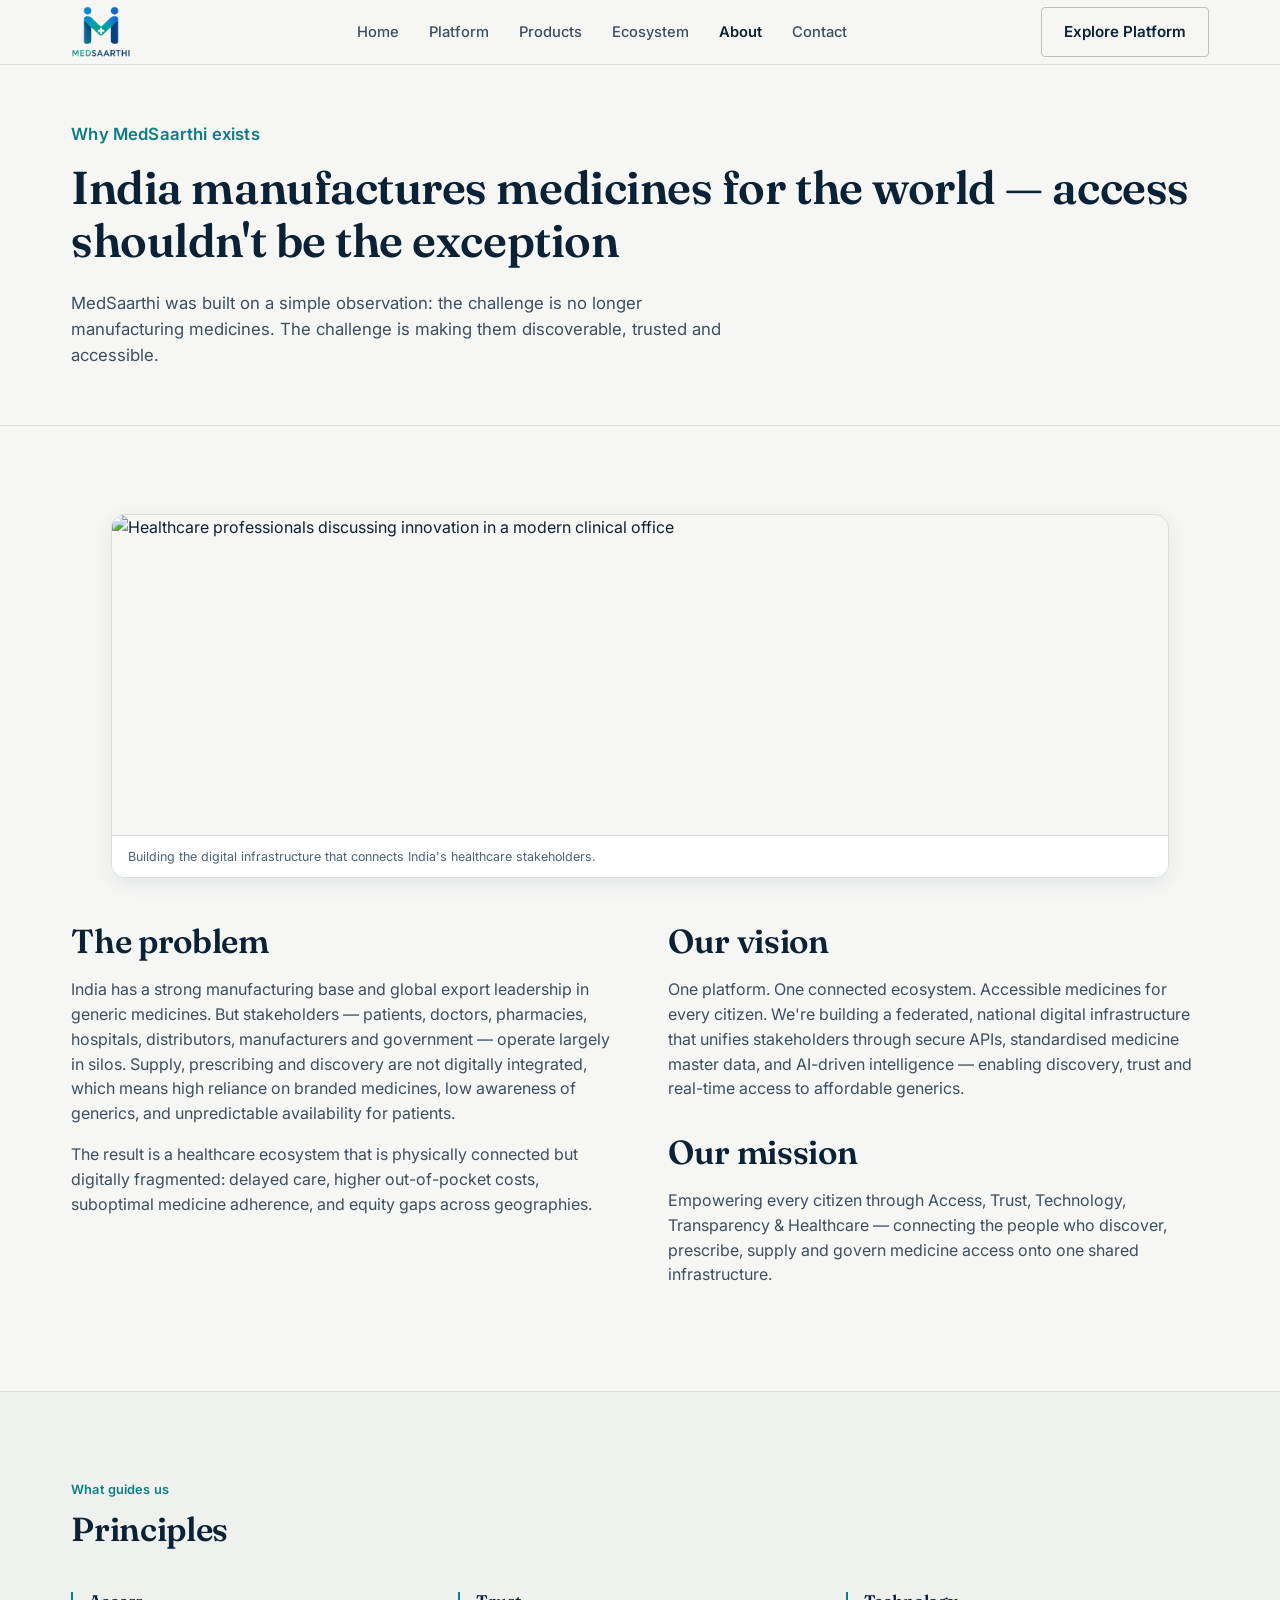
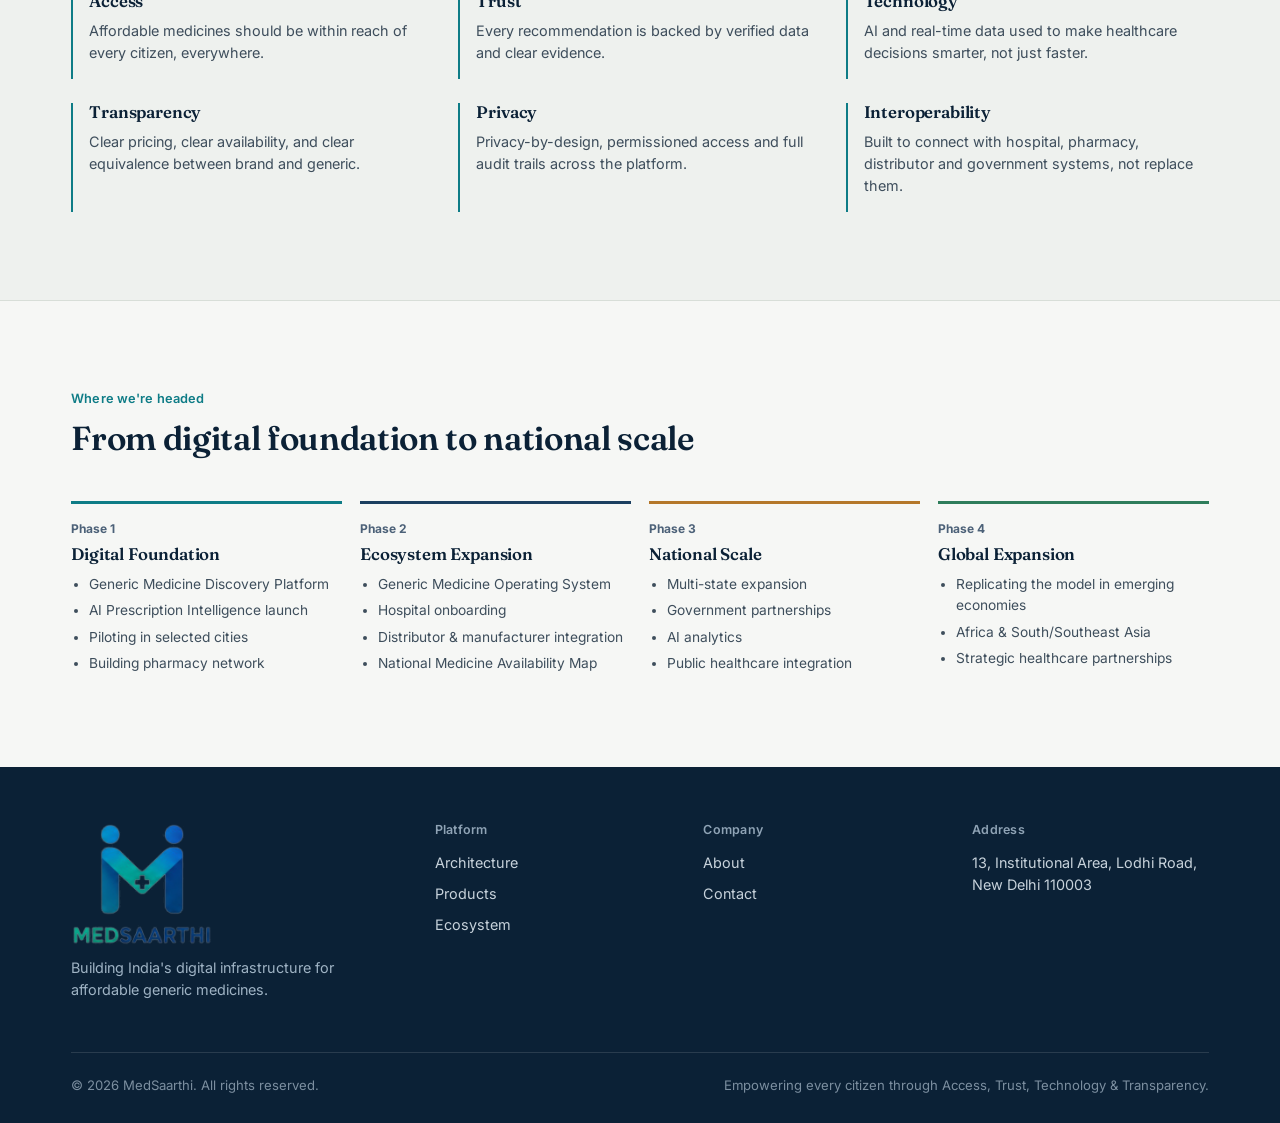
==== commit e0a44ce4: "Added logo" ====
--- a/about.html
+++ b/about.html
@@ -13,7 +13,7 @@
 
 <nav class="nav">
   <div class="nav-inner">
-    <a href="index.html" class="nav-brand"><span class="mark"></span>MedSaarthi</a>
+    <a href="index.html" class="nav-brand"><img class="brand-logo" src="assets/MedSaarthi-logo.png" alt="MedSaarthi"></a>
     <ul class="nav-links">
       <li><a href="index.html">Home</a></li>
       <li><a href="platform.html">Platform</a></li>
@@ -150,7 +150,7 @@
   <div class="container">
     <div class="footer-grid">
       <div>
-        <div class="footer-brand">MedSaarthi</div>
+        <div class="footer-brand"><img class="brand-logo" src="assets/MedSaarthi-logo.png" alt="MedSaarthi"></div>
         <p style="max-width:32ch; color:#9FB3C4; font-size:0.9rem;">Building India's digital infrastructure for affordable generic medicines.</p>
       </div>
       <div>
--- a/style.css
+++ b/style.css
@@ -230,31 +230,18 @@
 }
 
 .nav-brand {
-    font-family: var(--font-display);
-    font-weight: 600;
-    font-size: 1.15rem;
     color: var(--navy-900);
     text-decoration: none;
     display: flex;
     align-items: center;
-    gap: 8px;
-}
-
-.nav-brand .mark {
-    width: 22px;
-    height: 22px;
-    border-radius: 5px;
-    background: var(--navy-900);
-    position: relative;
     flex: none;
 }
 
-.nav-brand .mark::after {
-    content: '';
-    position: absolute;
-    inset: 5px;
-    border-radius: 2px;
-    background: linear-gradient(135deg, var(--teal-500), var(--green-600));
+.brand-logo {
+    width: 92px;
+    height: 52px;
+    object-fit: contain;
+    object-position: left center;
 }
 
 .nav-links {
@@ -365,10 +352,13 @@
 }
 
 .footer-brand {
-    font-family: var(--font-display);
-    color: var(--white);
-    font-size: 1.15rem;
     margin-bottom: 10px;
+}
+
+.footer-brand .brand-logo {
+    width: 142px;
+    height: auto;
+    object-position: left center;
 }
 
 .footer h4 {
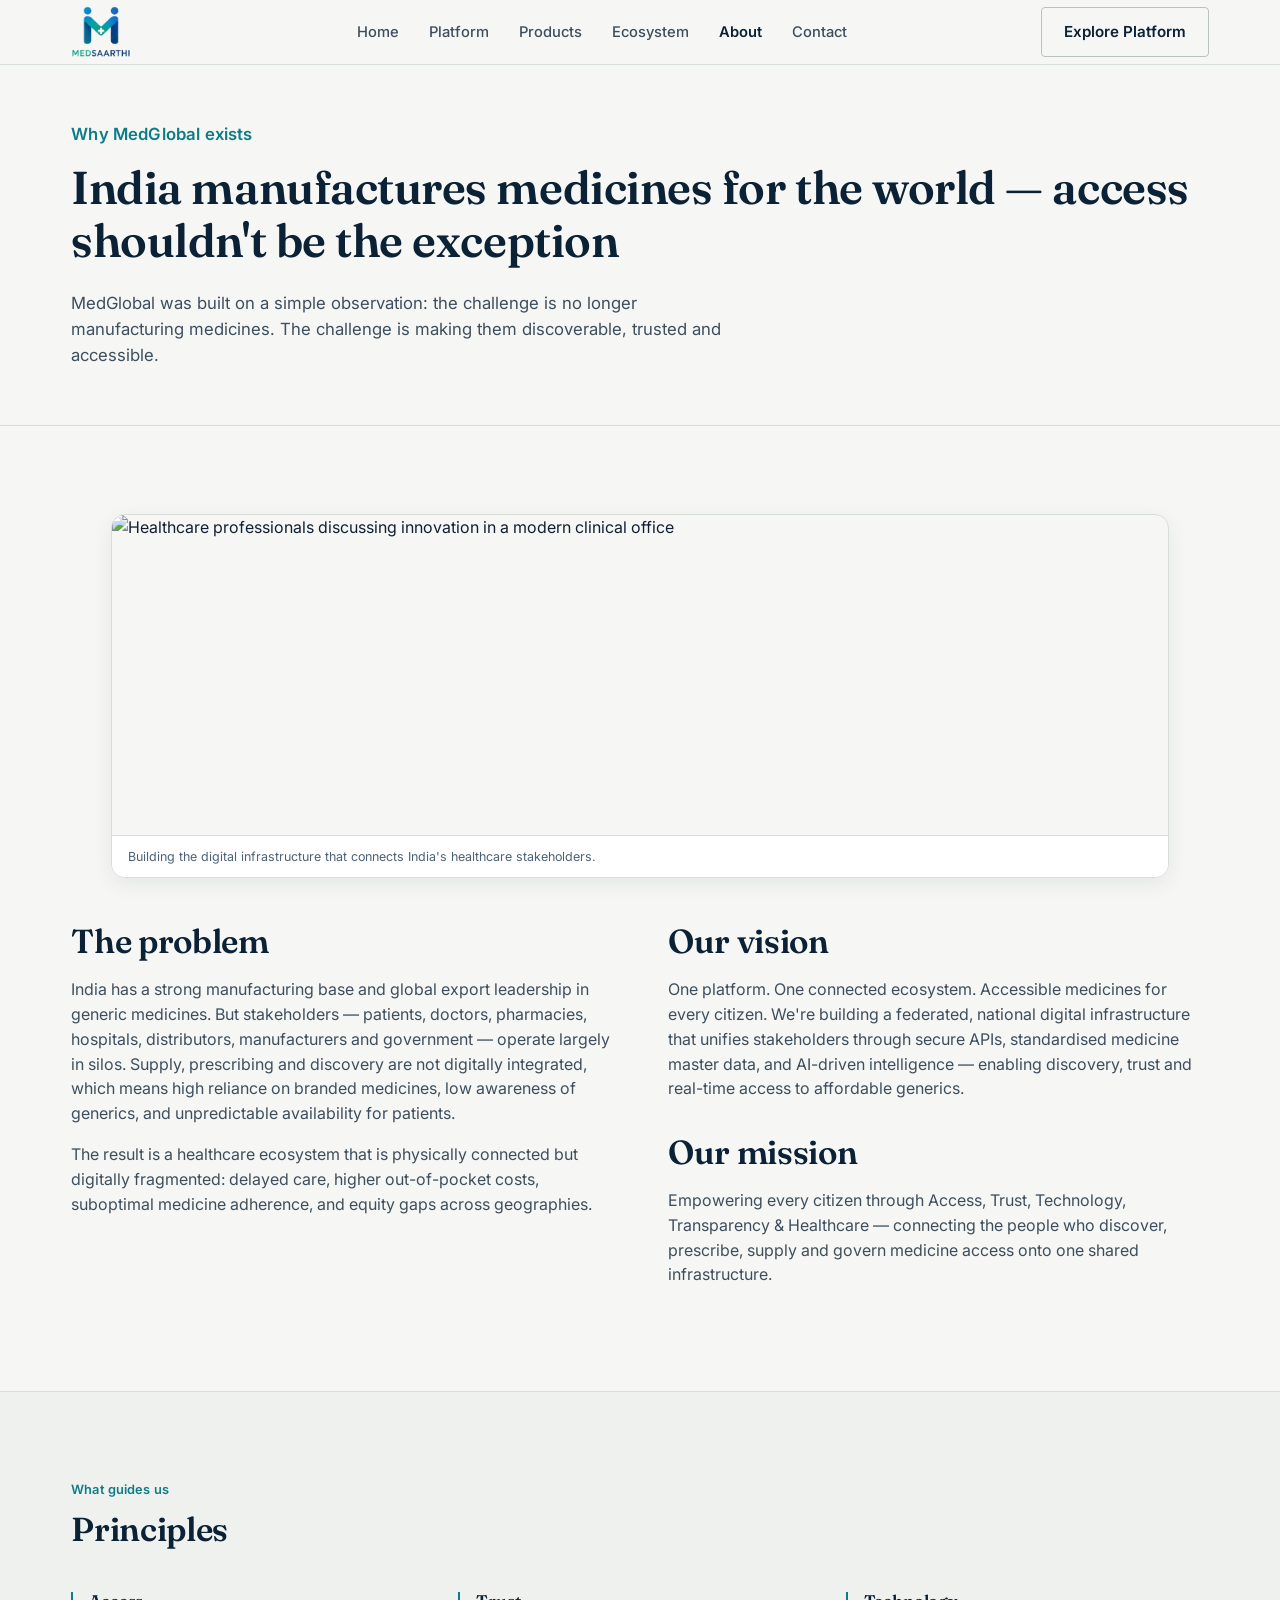
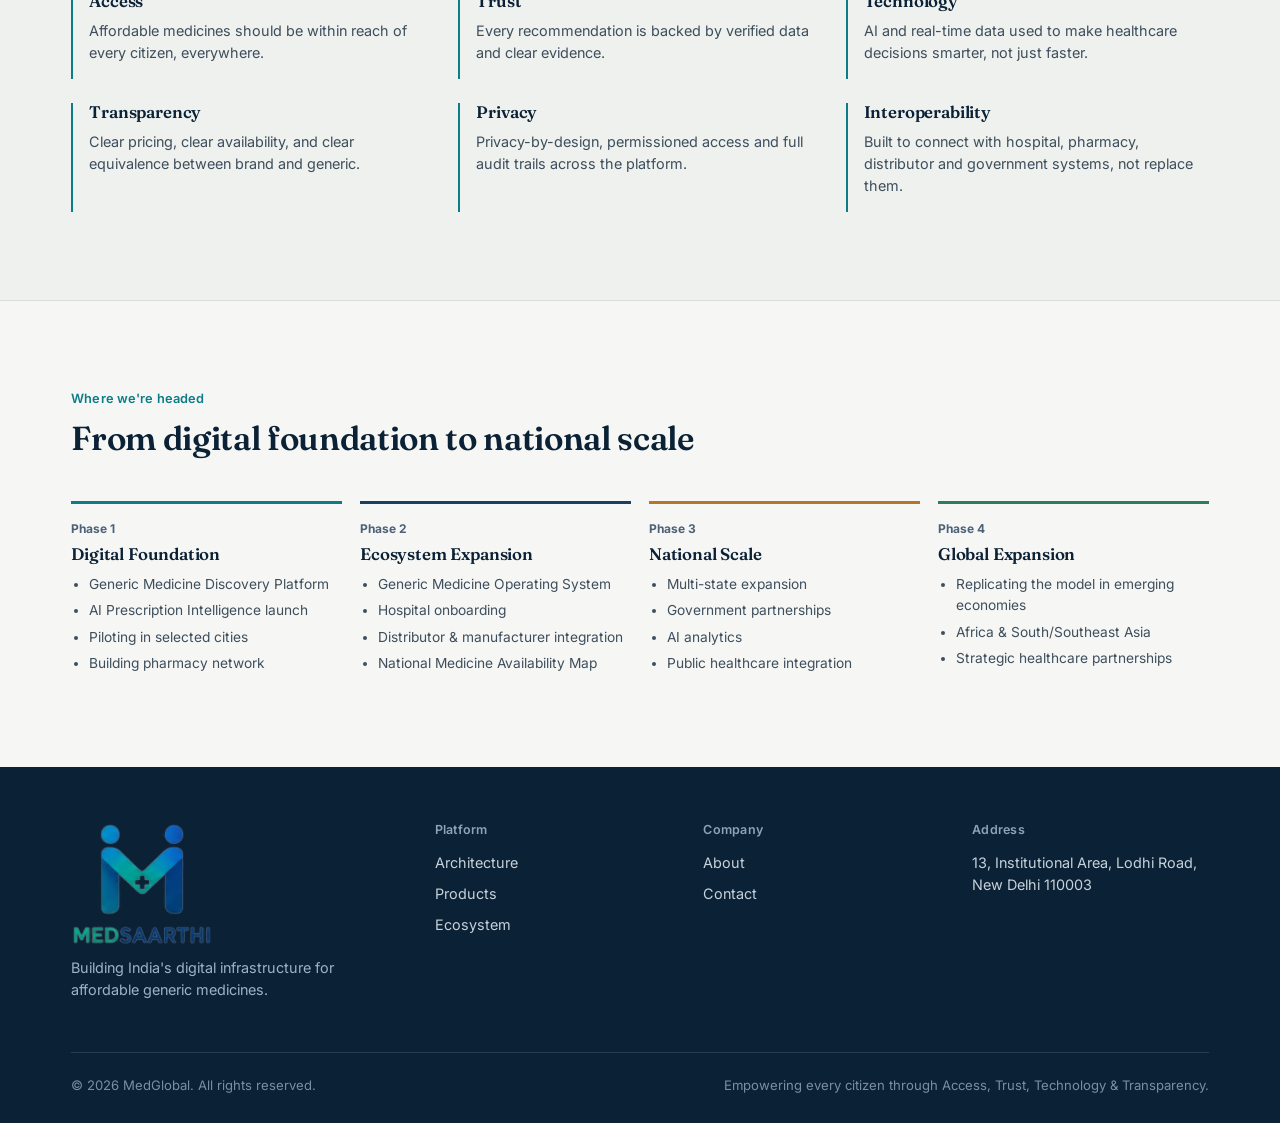
==== commit d36bff05: "Changes name to medGlobal" ====
--- a/about.html
+++ b/about.html
@@ -3,8 +3,8 @@
 <head>
 <meta charset="UTF-8">
 <meta name="viewport" content="width=device-width, initial-scale=1.0">
-<title>About — MedSaarthi</title>
-<meta name="description" content="Why MedSaarthi exists: the problem, the vision, the mission and the principles behind India's digital infrastructure for affordable generic medicines.">
+<title>About — MedGlobal</title>
+<meta name="description" content="Why MedGlobal exists: the problem, the vision, the mission and the principles behind India's digital infrastructure for affordable generic medicines.">
 <link rel="preconnect" href="https://fonts.googleapis.com">
 <link href="https://fonts.googleapis.com/css2?family=Fraunces:opsz,wght@9..144,500;9..144,600;9..144,700&family=Inter:wght@400;500;600;700&display=swap" rel="stylesheet">
 <link rel="stylesheet" href="style.css">
@@ -13,7 +13,7 @@
 
 <nav class="nav">
   <div class="nav-inner">
-    <a href="index.html" class="nav-brand"><img class="brand-logo" src="assets/MedSaarthi-logo.png" alt="MedSaarthi"></a>
+    <a href="index.html" class="nav-brand"><img class="brand-logo" src="assets/MedSaarthi-logo.png" alt="MedGlobal"></a>
     <ul class="nav-links">
       <li><a href="index.html">Home</a></li>
       <li><a href="platform.html">Platform</a></li>
@@ -33,9 +33,9 @@
 
 <header class="page-hero">
   <div class="container">
-    <p class="kicker">Why MedSaarthi exists</p>
+    <p class="kicker">Why MedGlobal exists</p>
     <h1>India manufactures medicines for the world — access shouldn't be the exception</h1>
-    <p>MedSaarthi was built on a simple observation: the challenge is no longer manufacturing medicines. The challenge is making them discoverable, trusted and accessible.</p>
+    <p>MedGlobal was built on a simple observation: the challenge is no longer manufacturing medicines. The challenge is making them discoverable, trusted and accessible.</p>
   </div>
 </header>
 
@@ -150,7 +150,7 @@
   <div class="container">
     <div class="footer-grid">
       <div>
-        <div class="footer-brand"><img class="brand-logo" src="assets/MedSaarthi-logo.png" alt="MedSaarthi"></div>
+        <div class="footer-brand"><img class="brand-logo" src="assets/MedSaarthi-logo.png" alt="MedGlobal"></div>
         <p style="max-width:32ch; color:#9FB3C4; font-size:0.9rem;">Building India's digital infrastructure for affordable generic medicines.</p>
       </div>
       <div>
@@ -176,7 +176,7 @@
       </div>
     </div>
     <div class="footer-bottom">
-      <span>© 2026 MedSaarthi. All rights reserved.</span>
+      <span>© 2026 MedGlobal. All rights reserved.</span>
       <span>Empowering every citizen through Access, Trust, Technology &amp; Transparency.</span>
     </div>
   </div>
--- a/style.css
+++ b/style.css
@@ -1,5 +1,5 @@
 /* ============================================================
-   MedSaarthi — Design Tokens
+    MedGlobal — Design Tokens
    Palette: deep navy core, cool paper background, teal + green
    accents reserved for the two functions they represent
    (teal = intelligence/data, green = access/health outcome).
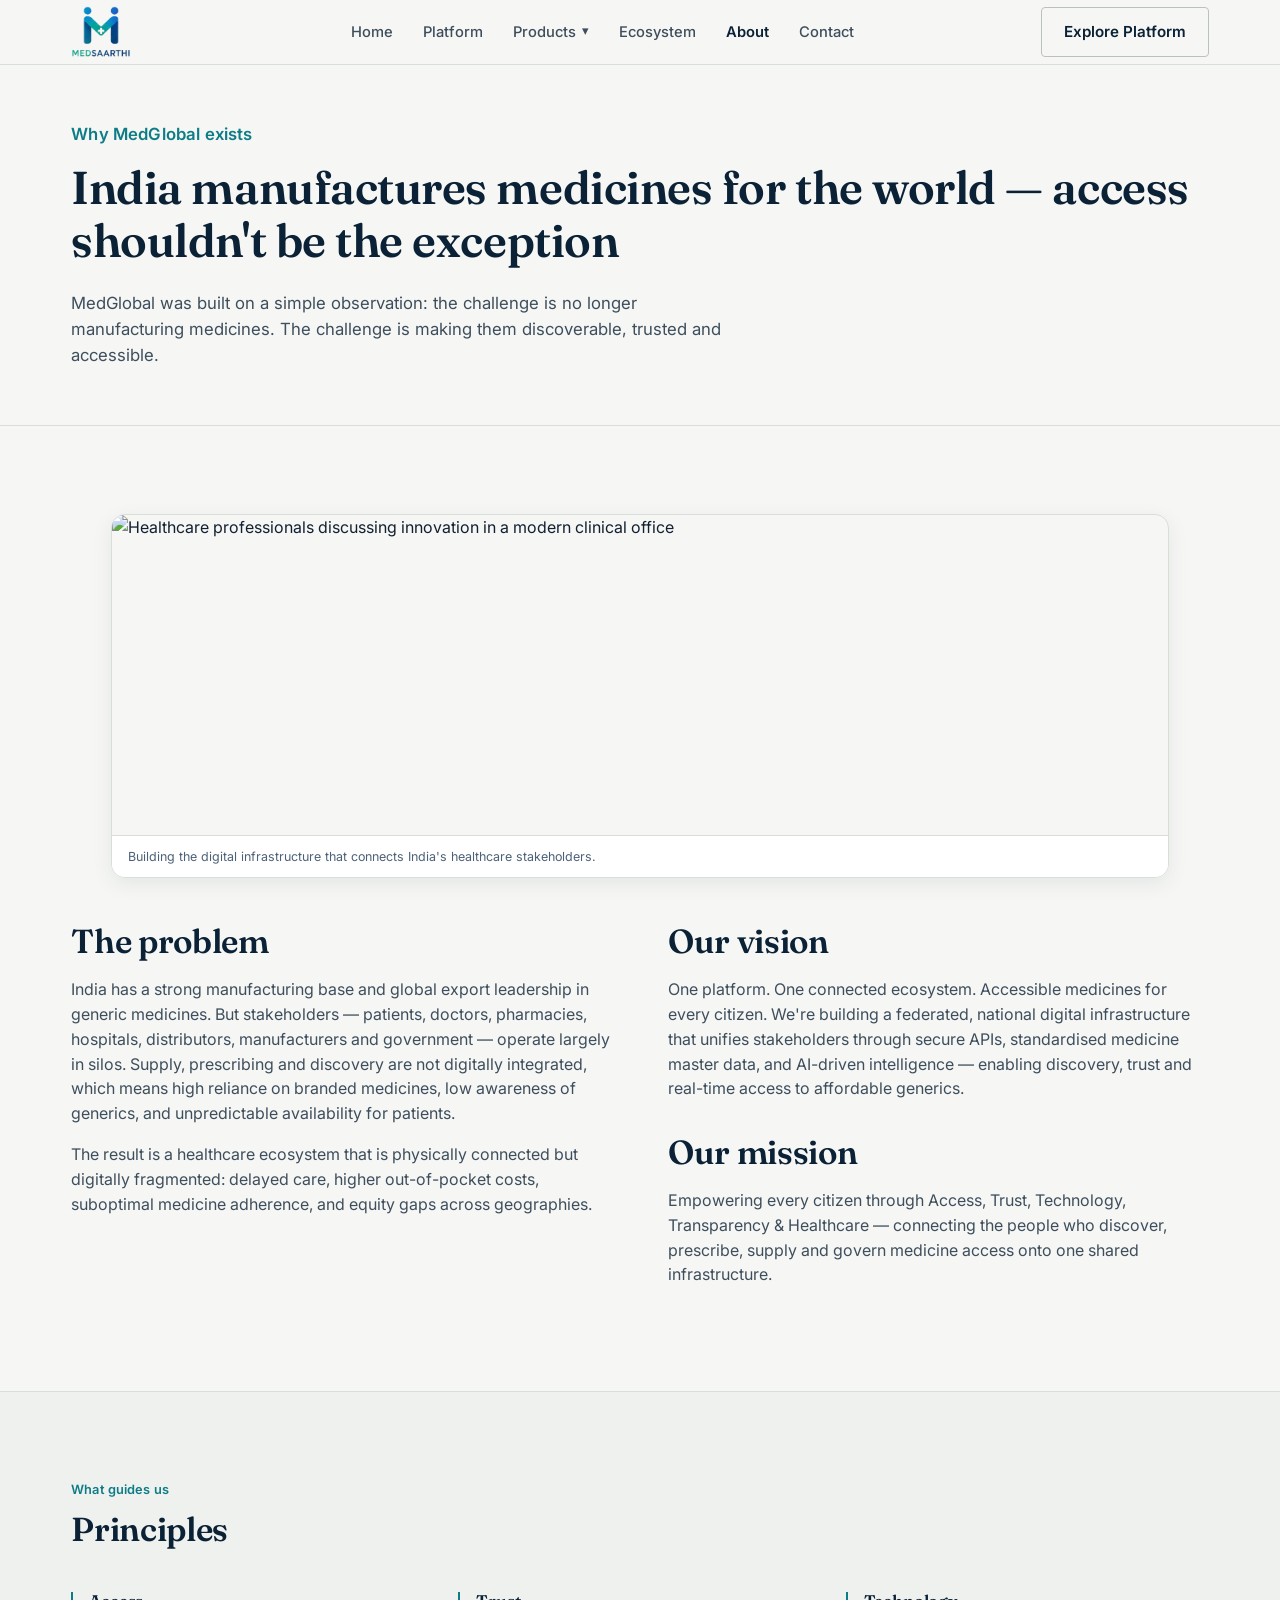
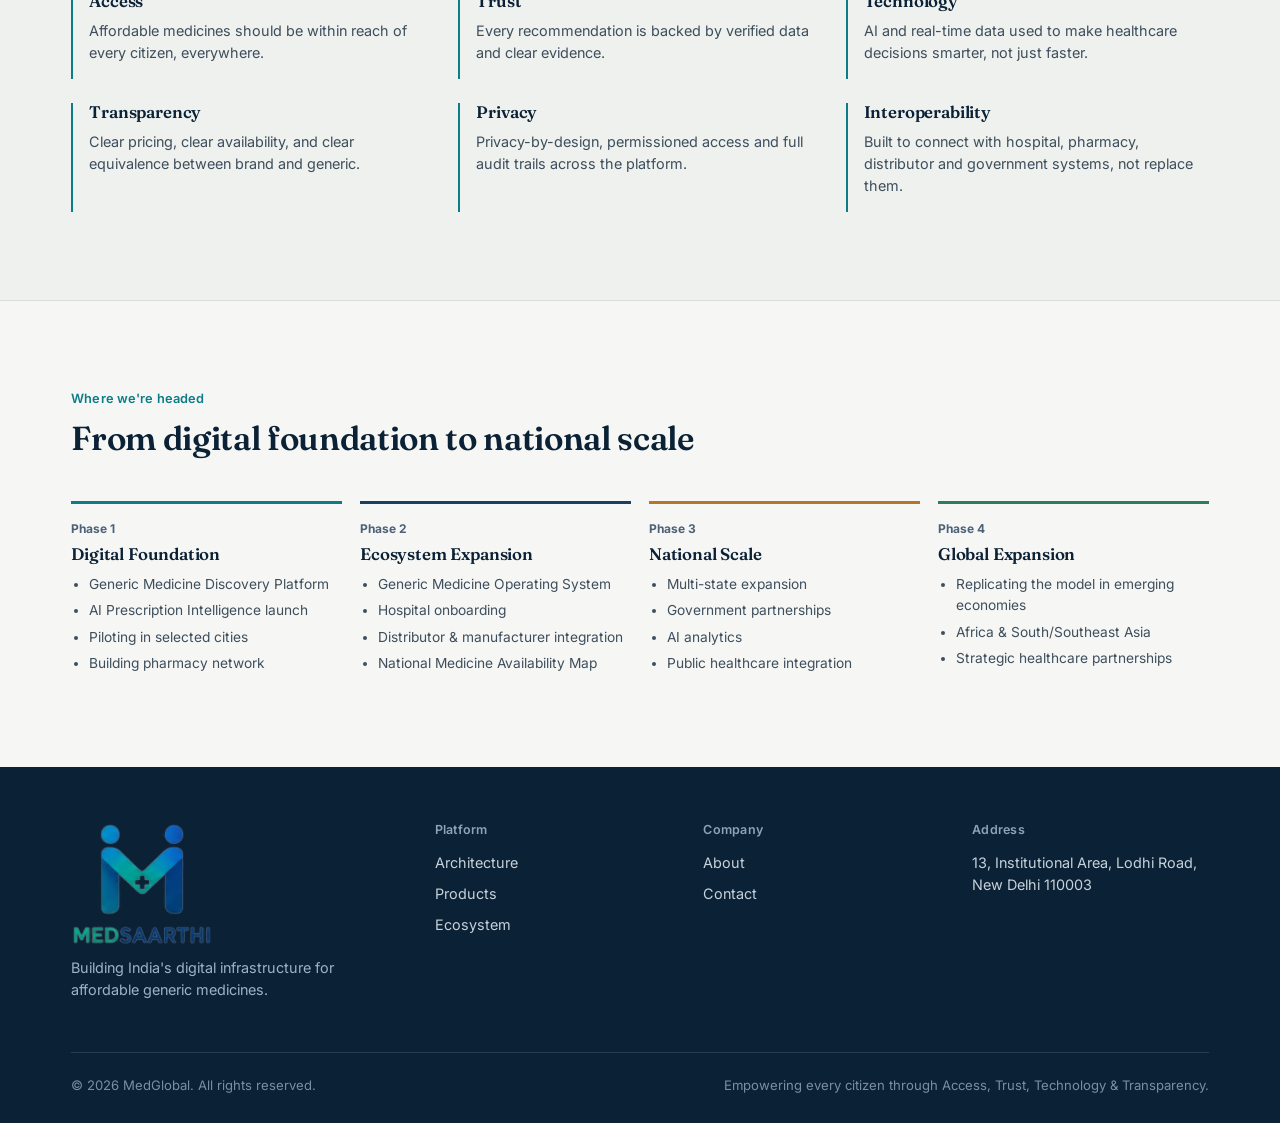
==== commit 43cf9748: "Added medicine list" ====
--- a/about.html
+++ b/about.html
@@ -17,7 +17,16 @@
     <ul class="nav-links">
       <li><a href="index.html">Home</a></li>
       <li><a href="platform.html">Platform</a></li>
-      <li><a href="products.html">Products</a></li>
+      <li class="nav-item has-submenu">
+        <button class="nav-dropdown-toggle" type="button" aria-expanded="false" aria-controls="products-menu">
+          <span>Products</span>
+          <span class="nav-caret">▾</span>
+        </button>
+        <ul class="nav-submenu" id="products-menu">
+          <li><a href="products.html">Our Products</a></li>
+            <li><a href="vibcare-pharma.html">Medicines</a></li>
+        </ul>
+      </li>
       <li><a href="ecosystem.html">Ecosystem</a></li>
       <li><a href="about.html">About</a></li>
       <li><a href="contact.html">Contact</a></li>
--- a/style.css
+++ b/style.css
@@ -262,6 +262,62 @@
     font-size: 0.92rem;
     font-weight: 500;
     transition: color 0.15s ease, background 0.15s ease;
+}
+
+.nav-item {
+    position: relative;
+}
+
+.nav-dropdown-toggle {
+    display: inline-flex;
+    align-items: center;
+    gap: 6px;
+    padding: 8px 14px;
+    border: none;
+    background: transparent;
+    color: var(--ink-soft);
+    border-radius: var(--radius-sm);
+    font: inherit;
+    font-size: 0.92rem;
+    font-weight: 500;
+    cursor: pointer;
+}
+
+.nav-dropdown-toggle:hover,
+.nav-dropdown-toggle[aria-expanded="true"] {
+    color: var(--navy-900);
+    background: var(--paper-50);
+}
+
+.nav-caret {
+    font-size: 0.8rem;
+    transform: translateY(-1px);
+}
+
+.nav-submenu {
+    position: absolute;
+    top: calc(100% + 8px);
+    left: 0;
+    min-width: 190px;
+    list-style: none;
+    margin: 0;
+    padding: 8px;
+    background: var(--white);
+    border: 1px solid var(--line);
+    border-radius: var(--radius-md);
+    box-shadow: var(--shadow-sm);
+    display: none;
+    z-index: 101;
+}
+
+.nav-item.open .nav-submenu,
+.nav-submenu:hover {
+    display: block;
+}
+
+.nav-submenu a {
+    padding: 10px 12px;
+    border-radius: 6px;
 }
 
 .nav-links a:hover {
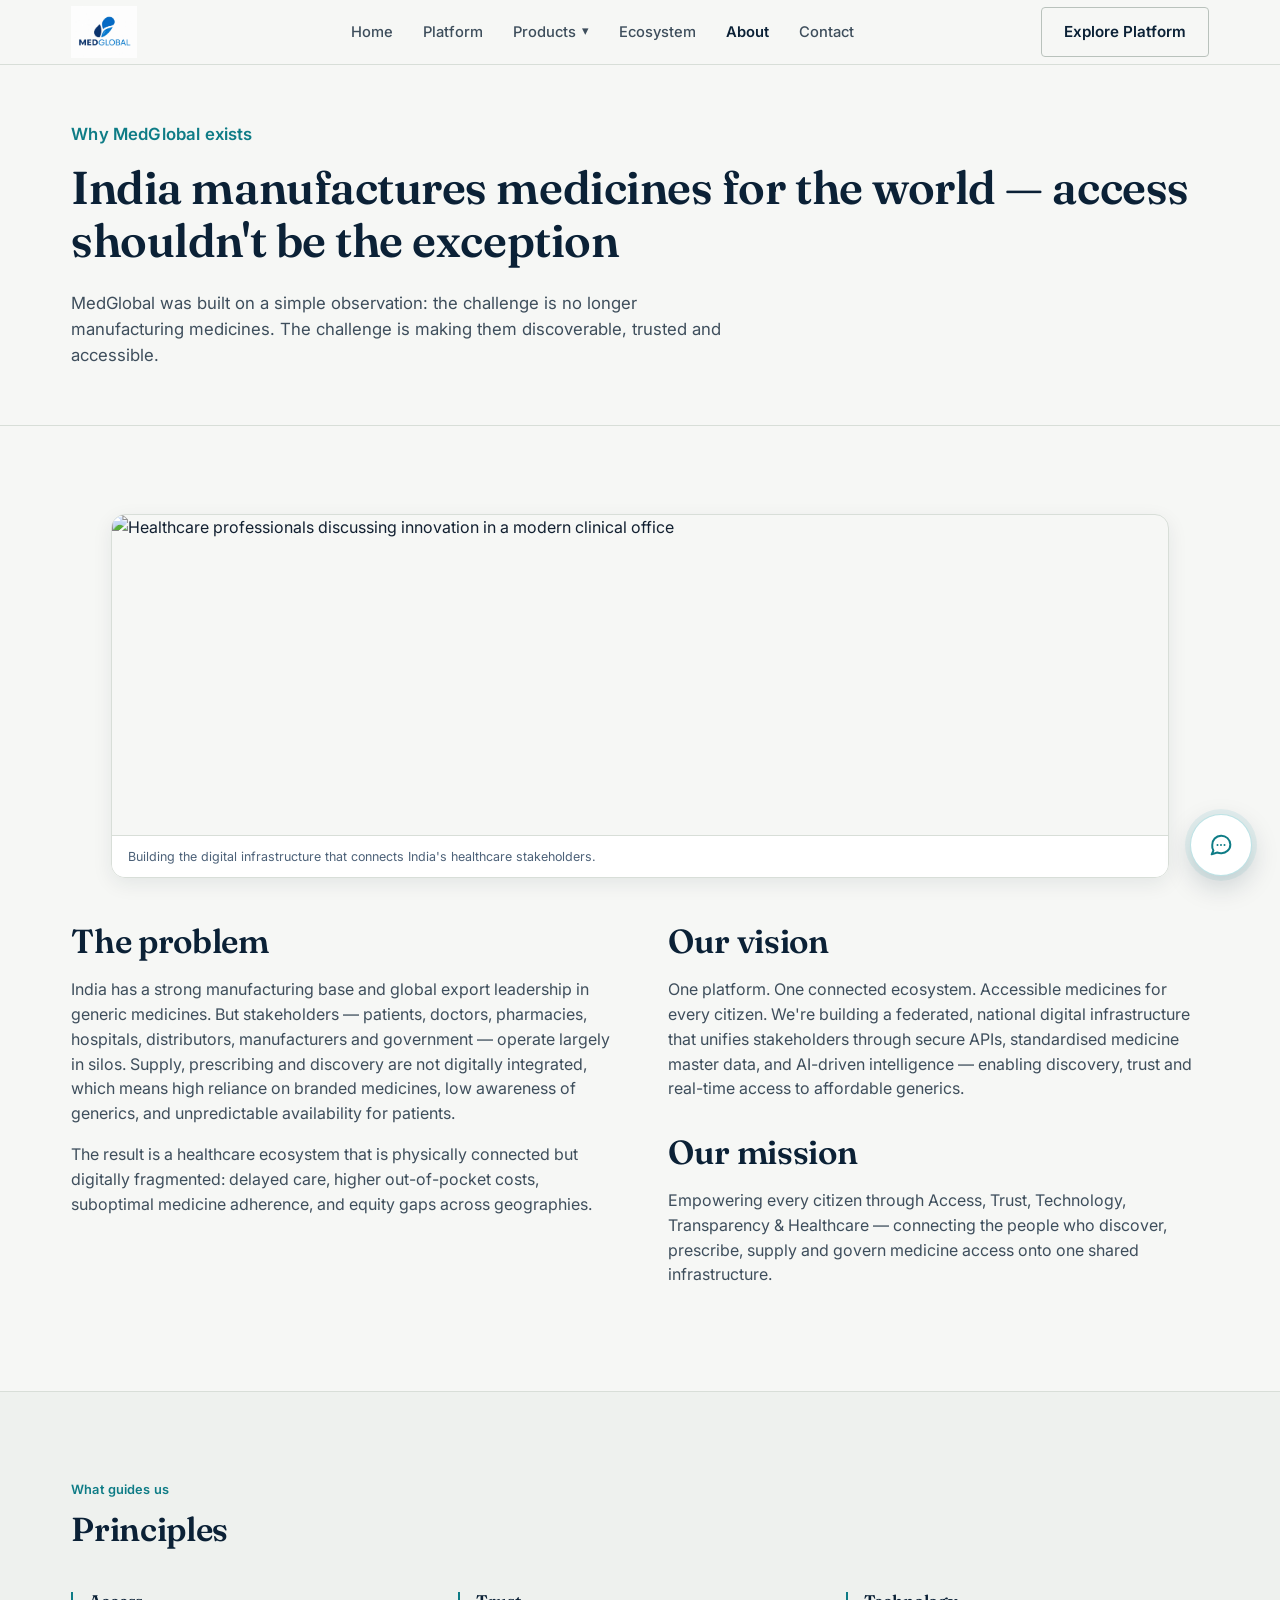
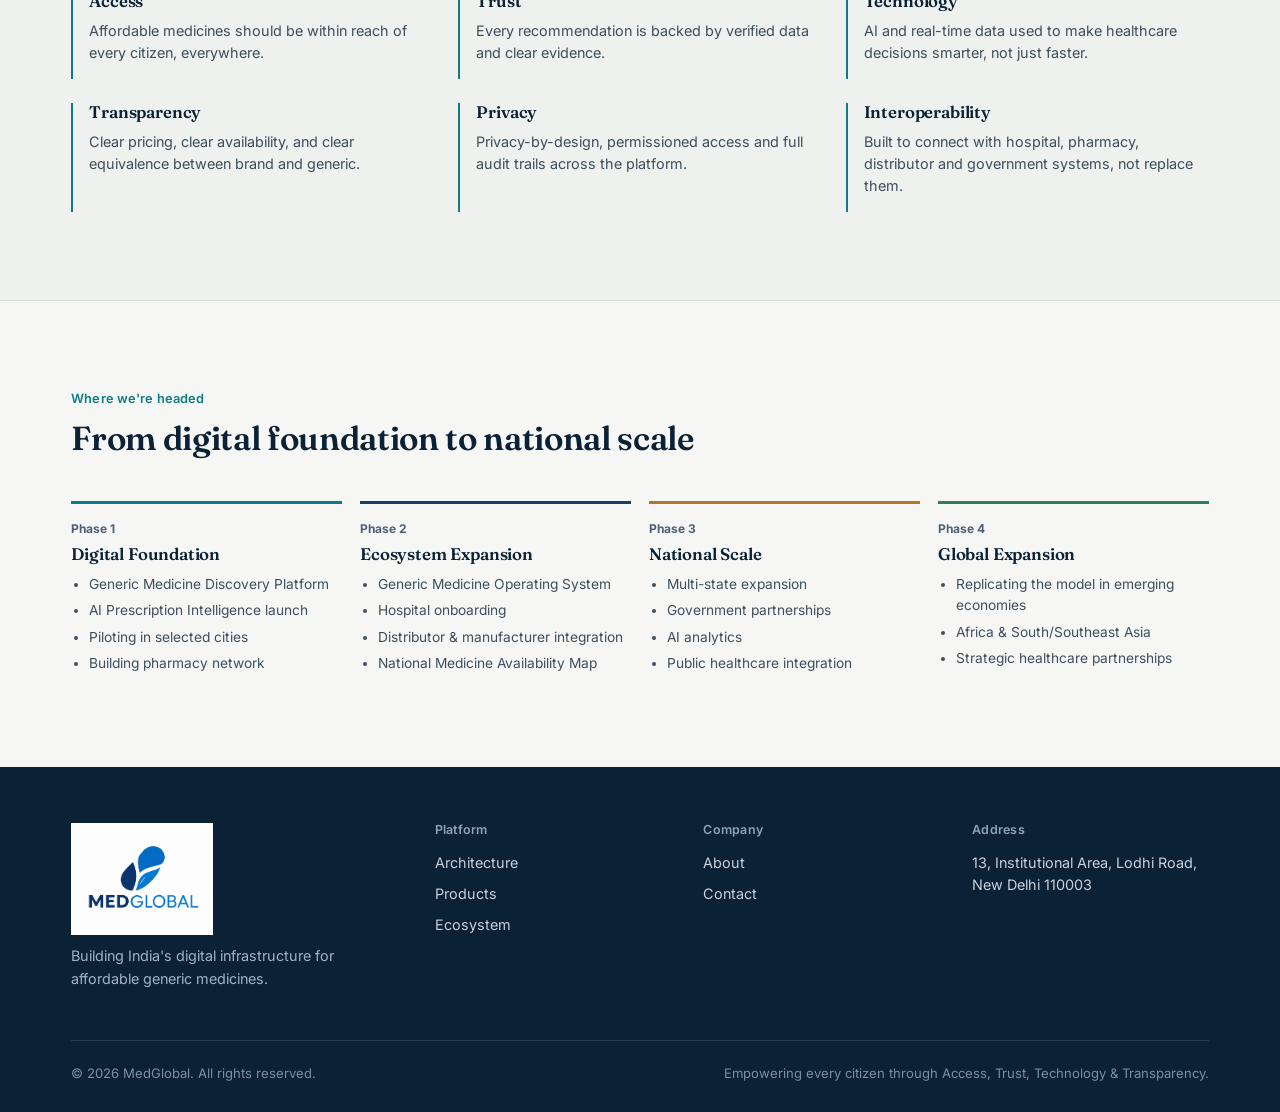
==== commit 451d67a6: "Added equipments list" ====
--- a/about.html
+++ b/about.html
@@ -24,7 +24,8 @@
         </button>
         <ul class="nav-submenu" id="products-menu">
           <li><a href="products.html">Our Products</a></li>
-            <li><a href="vibcare-pharma.html">Medicines</a></li>
+          <li><a href="vibcare-pharma.html">Medicines</a></li>
+          <li><a href="medical-equipment.html">Medical Equipment</a></li>
         </ul>
       </li>
       <li><a href="ecosystem.html">Ecosystem</a></li>
--- a/style.css
+++ b/style.css
@@ -352,6 +352,106 @@
     height: 18px;
 }
 
+
+
+/* =========================================
+   MEDICAL EQUIPMENT VISUAL BANNER
+   ========================================= */
+
+.medical-equipment-banner {
+  padding: 10px 0 70px;
+  background: #f7f8f7;
+}
+
+.medical-equipment-banner-image {
+  position: relative;
+  width: 100%;
+  height: 300px;
+  overflow: hidden;
+  border-radius: 28px;
+  background: #e9eef0;
+  box-shadow: 0 18px 50px rgba(15, 39, 57, 0.10);
+}
+
+.medical-equipment-banner-image::after {
+  content: "";
+  position: absolute;
+  inset: 0;
+  background: linear-gradient(
+    90deg,
+    rgba(7, 28, 45, 0.18),
+    rgba(7, 28, 45, 0.02) 60%,
+    rgba(7, 28, 45, 0.12)
+  );
+  pointer-events: none;
+}
+
+.medical-equipment-banner-image img {
+  width: 100%;
+  height: 100%;
+  display: block;
+  object-fit: cover;
+  object-position: center;
+  transition: transform 0.7s ease;
+}
+
+.medical-equipment-banner-image:hover img {
+  transform: scale(1.02);
+}
+
+/* Floating category pills */
+
+.equipment-overlay {
+  position: absolute;
+  z-index: 2;
+  left: 28px;
+  bottom: 24px;
+
+  display: flex;
+  flex-wrap: wrap;
+  gap: 10px;
+}
+
+.equipment-overlay span {
+  padding: 9px 15px;
+
+  background: rgba(255, 255, 255, 0.92);
+  border: 1px solid rgba(255, 255, 255, 0.8);
+  border-radius: 999px;
+
+  color: #183247;
+  font-size: 0.78rem;
+  font-weight: 600;
+
+  box-shadow: 0 8px 25px rgba(10, 35, 50, 0.12);
+  backdrop-filter: blur(8px);
+}
+
+/* Mobile */
+
+@media (max-width: 768px) {
+  .medical-equipment-banner {
+    padding: 5px 0 45px;
+  }
+
+  .medical-equipment-banner-image {
+    height: 230px;
+    border-radius: 22px;
+  }
+
+  .equipment-overlay {
+    left: 15px;
+    right: 15px;
+    bottom: 15px;
+    gap: 6px;
+  }
+
+  .equipment-overlay span {
+    padding: 7px 10px;
+    font-size: 0.68rem;
+  }
+}
+
 @media (max-width:900px) {
     .nav-links {
         position: absolute;
@@ -1171,6 +1271,309 @@
 @media (max-width:640px) {
     .dash-grid {
         grid-template-columns: 1fr 1fr;
+    }
+}
+
+/* ---------- MedSaarthi Assistant ---------- */
+.ms-chatbot {
+    position: fixed;
+    right: 28px;
+    bottom: 24px;
+    z-index: 300;
+    font-family: var(--font-body);
+}
+
+.ms-chatbot-launcher {
+    width: 62px;
+    height: 62px;
+    display: grid;
+    place-items: center;
+    border: 1px solid rgba(20, 151, 163, 0.28);
+    border-radius: 50%;
+    background: var(--white);
+    color: var(--teal-600);
+    box-shadow: 0 10px 28px rgba(11, 33, 54, 0.18), 0 0 0 5px rgba(20, 151, 163, 0.08);
+    cursor: pointer;
+    transition: transform 0.2s ease, box-shadow 0.2s ease;
+}
+
+.ms-chatbot-launcher:hover {
+    transform: translateY(-3px) scale(1.04);
+    box-shadow: 0 15px 32px rgba(11, 33, 54, 0.22), 0 0 0 6px rgba(20, 151, 163, 0.1);
+}
+
+.ms-chatbot-launcher svg {
+    width: 28px;
+    height: 28px;
+    fill: none;
+    stroke: currentColor;
+    stroke-linecap: round;
+    stroke-linejoin: round;
+    stroke-width: 1.7;
+}
+
+.ms-chatbot-panel {
+    position: absolute;
+    right: 0;
+    bottom: 82px;
+    width: min(410px, calc(100vw - 40px));
+    height: min(620px, calc(100vh - 130px));
+    display: flex;
+    flex-direction: column;
+    overflow: hidden;
+    background: var(--paper-0);
+    border: 1px solid var(--line);
+    border-radius: 20px;
+    box-shadow: 0 20px 60px rgba(11, 33, 54, 0.2), 0 4px 14px rgba(11, 33, 54, 0.08);
+    opacity: 0;
+    pointer-events: none;
+    transform: translateY(12px) scale(0.98);
+    transform-origin: bottom right;
+    transition: opacity 0.22s ease, transform 0.22s ease;
+}
+
+.ms-chatbot-panel.open {
+    opacity: 1;
+    pointer-events: auto;
+    transform: translateY(0) scale(1);
+}
+
+.ms-chatbot-header {
+    display: flex;
+    align-items: center;
+    justify-content: space-between;
+    gap: 16px;
+    padding: 17px 17px 15px;
+    background: var(--white);
+    border-bottom: 1px solid var(--line);
+}
+
+.ms-chatbot-identity {
+    display: flex;
+    align-items: flex-start;
+    gap: 10px;
+}
+
+.ms-chatbot-status {
+    width: 8px;
+    height: 8px;
+    margin-top: 5px;
+    flex: none;
+    border-radius: 50%;
+    background: var(--teal-600);
+    box-shadow: 0 0 0 4px var(--teal-100);
+}
+
+.ms-chatbot-identity strong,
+.ms-chatbot-identity span {
+    display: block;
+}
+
+.ms-chatbot-identity strong {
+    color: var(--navy-900);
+    font-size: 0.88rem;
+}
+
+.ms-chatbot-identity span {
+    margin-top: 3px;
+    color: var(--blue-gray-600);
+    font-size: 0.7rem;
+}
+
+.ms-chatbot-header-actions {
+    display: flex;
+    gap: 4px;
+}
+
+.ms-chatbot-icon-btn {
+    width: 30px;
+    height: 30px;
+    display: grid;
+    place-items: center;
+    border: 1px solid transparent;
+    border-radius: 7px;
+    background: transparent;
+    color: var(--blue-gray-600);
+    font-size: 1.2rem;
+    line-height: 1;
+    cursor: pointer;
+}
+
+.ms-chatbot-icon-btn:hover {
+    background: var(--paper-50);
+    border-color: var(--line);
+    color: var(--navy-900);
+}
+
+.ms-chatbot-messages {
+    flex: 1;
+    overflow-y: auto;
+    padding: 20px 16px 14px;
+    scroll-behavior: smooth;
+}
+
+.ms-chatbot-message {
+    max-width: 88%;
+    margin: 0 0 12px;
+    padding: 11px 13px;
+    border: 1px solid var(--line);
+    border-radius: 13px 13px 13px 4px;
+    background: var(--white);
+    color: var(--ink-soft);
+    font-size: 0.82rem;
+    line-height: 1.55;
+    white-space: pre-line;
+    animation: ms-chat-message-in 0.22s ease both;
+}
+
+.ms-chatbot-message.user {
+    margin-left: auto;
+    border-color: var(--teal-600);
+    border-radius: 13px 13px 4px 13px;
+    background: var(--teal-600);
+    color: var(--white);
+}
+
+.ms-chatbot-prompt {
+    margin: 15px 0 8px;
+    color: var(--navy-900);
+    font-size: 0.75rem;
+    font-weight: 700;
+}
+
+.ms-chatbot-quick-actions {
+    display: flex;
+    flex-wrap: wrap;
+    gap: 7px;
+}
+
+.ms-chatbot-quick-actions button {
+    padding: 8px 10px;
+    border: 1px solid var(--line-strong);
+    border-radius: 999px;
+    background: var(--white);
+    color: var(--navy-800);
+    font: inherit;
+    font-size: 0.7rem;
+    line-height: 1.25;
+    cursor: pointer;
+    transition: border-color 0.15s ease, background 0.15s ease, color 0.15s ease;
+}
+
+.ms-chatbot-quick-actions button:hover {
+    border-color: var(--teal-600);
+    background: var(--teal-100);
+    color: var(--teal-600);
+}
+
+.ms-chatbot-typing {
+    width: fit-content;
+    display: flex;
+    gap: 4px;
+    margin: 0 0 12px;
+    padding: 13px 14px;
+    border: 1px solid var(--line);
+    border-radius: 13px 13px 13px 4px;
+    background: var(--white);
+}
+
+.ms-chatbot-typing i {
+    width: 5px;
+    height: 5px;
+    border-radius: 50%;
+    background: var(--teal-600);
+    animation: ms-chat-dot 0.9s infinite ease-in-out;
+}
+
+.ms-chatbot-typing i:nth-child(2) { animation-delay: 0.12s; }
+.ms-chatbot-typing i:nth-child(3) { animation-delay: 0.24s; }
+
+.ms-chatbot-form {
+    display: flex;
+    align-items: flex-end;
+    gap: 8px;
+    padding: 11px 12px 12px;
+    background: var(--white);
+    border-top: 1px solid var(--line);
+}
+
+.ms-chatbot-form textarea {
+    min-height: 40px;
+    max-height: 120px;
+    flex: 1;
+    resize: none;
+    padding: 10px 11px;
+    border: 1px solid var(--line-strong);
+    border-radius: 10px;
+    background: var(--paper-0);
+    color: var(--ink);
+    font: inherit;
+    font-size: 0.8rem;
+    line-height: 1.35;
+    outline: none;
+}
+
+.ms-chatbot-form textarea:focus {
+    border-color: var(--teal-600);
+    box-shadow: 0 0 0 3px var(--teal-100);
+}
+
+.ms-chatbot-form > button {
+    width: 40px;
+    height: 40px;
+    display: grid;
+    place-items: center;
+    flex: none;
+    border: none;
+    border-radius: 10px;
+    background: var(--navy-900);
+    color: var(--white);
+    cursor: pointer;
+    transition: background 0.15s ease, transform 0.15s ease;
+}
+
+.ms-chatbot-form > button:hover {
+    background: var(--teal-600);
+    transform: translateY(-1px);
+}
+
+.ms-chatbot-form > button svg {
+    width: 18px;
+    height: 18px;
+    fill: none;
+    stroke: currentColor;
+    stroke-linecap: round;
+    stroke-linejoin: round;
+    stroke-width: 1.8;
+}
+
+@keyframes ms-chat-message-in {
+    from { opacity: 0; transform: translateY(5px); }
+    to { opacity: 1; transform: translateY(0); }
+}
+
+@keyframes ms-chat-dot {
+    0%, 60%, 100% { opacity: 0.35; transform: translateY(0); }
+    30% { opacity: 1; transform: translateY(-3px); }
+}
+
+@media (max-width: 560px) {
+    .ms-chatbot {
+        right: 16px;
+        bottom: 16px;
+    }
+
+    .ms-chatbot-launcher {
+        width: 58px;
+        height: 58px;
+    }
+
+    .ms-chatbot-panel {
+        right: -2px;
+        bottom: 74px;
+        width: min(94vw, 410px);
+        height: min(76vh, 620px);
+        border-radius: 16px;
     }
 }
 
@@ -2160,3 +2563,675 @@
   .hero-photo-frame { margin-bottom: 4px; }
 }
 
+/* ---------- Medical Equipment directory ---------- */
+.medical-equipment-hero {
+  padding: 48px 0 26px;
+  background: linear-gradient(180deg, rgba(238, 241, 238, 0.96), rgba(246, 247, 245, 0.94));
+}
+
+.med-hero-grid {
+  display: grid;
+  grid-template-columns: 1.1fr 0.9fr;
+  gap: 36px;
+  align-items: center;
+}
+
+.med-hero-copy {
+  max-width: 560px;
+}
+
+.med-hero-copy .kicker {
+  font-size: 0.8rem;
+  letter-spacing: 0.12em;
+  text-transform: uppercase;
+}
+
+.med-hero-copy h1 {
+  font-size: clamp(2.2rem, 3vw, 3.5rem);
+  line-height: 1.06;
+  letter-spacing: -0.04em;
+}
+
+.med-hero-copy .lede {
+  font-size: 1rem;
+  line-height: 1.7;
+}
+
+.med-hero-visual .hero-photo-frame {
+  position: relative;
+  border: 10px solid rgba(255,255,255,0.9);
+  overflow: hidden;
+  border-radius: 28px;
+  box-shadow: 0 26px 60px rgba(18, 38, 55, 0.12);
+}
+
+.med-hero-visual .hero-photo-frame img {
+  aspect-ratio: 4 / 3.2;
+  object-fit: cover;
+  display: block;
+  width: 100%;
+}
+
+.doctor-visual-frame {
+  background: linear-gradient(180deg, rgba(16,34,50,0.18), rgba(16,34,50,0.18));
+}
+
+.doctor-visual-frame::after {
+  content: "";
+  position: absolute;
+  inset: 0;
+  background: linear-gradient(180deg, rgba(11,33,54,0.04), rgba(11,33,54,0.25));
+}
+
+.med-hero-visual .hero-badge-pill {
+  position: absolute;
+  top: 18px;
+  left: 18px;
+  z-index: 2;
+}
+
+.med-hero-visual .hero-photo-caption {
+  position: absolute;
+  left: 20px;
+  right: 20px;
+  bottom: 18px;
+  z-index: 2;
+  background: rgba(13, 30, 45, 0.65);
+  color: var(--white);
+  border: 1px solid rgba(255,255,255,0.18);
+  backdrop-filter: blur(8px);
+  border-radius: 18px;
+  padding: 14px 16px;
+  box-shadow: var(--shadow-md);
+}
+
+.med-hero-visual .hero-photo-caption strong {
+  display: block;
+  font-size: 1rem;
+  color: var(--white);
+}
+
+.med-hero-visual .hero-photo-caption span {
+  display: block;
+  font-size: 0.75rem;
+  color: rgba(255,255,255,0.82);
+  margin-top: 3px;
+}
+
+.directory-stats {
+  display: grid;
+  grid-template-columns: repeat(3, minmax(0, 1fr));
+  gap: 20px;
+  margin-top: 24px;
+}
+
+.stat-box {
+  background: var(--white);
+  border: 1px solid var(--line);
+  border-radius: 18px;
+  padding: 24px 20px;
+  box-shadow: var(--shadow-sm);
+}
+
+.stat-box strong {
+  display: block;
+  font-size: clamp(2rem, 3vw, 2.7rem);
+  font-family: var(--font-display);
+  color: var(--navy-900);
+  line-height: 1;
+  margin-bottom: 8px;
+}
+
+.stat-box span {
+  font-size: 0.76rem;
+  letter-spacing: 0.04em;
+  text-transform: uppercase;
+  color: var(--blue-gray-600);
+}
+
+.med-directory-shell {
+  display: grid;
+  gap: 24px;
+}
+
+.directory-toolbar {
+  display: grid;
+  gap: 18px;
+}
+
+.directory-search {
+  display: flex;
+  align-items: center;
+  gap: 12px;
+  background: var(--white);
+  border: 1px solid var(--line);
+  border-radius: 18px;
+  box-shadow: var(--shadow-sm);
+  padding: 0 18px;
+  height: 62px;
+  transition: border-color 0.2s ease, box-shadow 0.2s ease;
+}
+
+.directory-search:focus-within {
+  border-color: var(--teal-600);
+  box-shadow: 0 0 0 4px rgba(20, 151, 163, 0.12);
+}
+
+.directory-search svg {
+  width: 20px;
+  height: 20px;
+  color: var(--blue-gray-600);
+  flex: none;
+}
+
+.directory-search input {
+  flex: 1;
+  border: 0;
+  background: transparent;
+  color: var(--ink);
+  font: inherit;
+  height: 100%;
+  min-width: 0;
+}
+
+.directory-search input::placeholder {
+  color: var(--blue-gray-400);
+}
+
+.directory-controls {
+  display: flex;
+  align-items: center;
+  justify-content: space-between;
+  gap: 18px;
+  flex-wrap: wrap;
+}
+
+.filter-group {
+  display: flex;
+  align-items: center;
+  gap: 10px;
+  flex-wrap: wrap;
+  flex: 1;
+}
+
+.filter-pill {
+  appearance: none;
+  border: 1px solid var(--line);
+  background: var(--white);
+  color: var(--ink-soft);
+  border-radius: 999px;
+  padding: 8px 14px;
+  font-size: 0.8rem;
+  cursor: pointer;
+  transition: all 0.18s ease;
+}
+
+.filter-pill:hover,
+.filter-pill:focus-visible {
+  border-color: var(--teal-600);
+  color: var(--navy-900);
+}
+
+.filter-pill.active {
+  background: var(--navy-900);
+  color: var(--white);
+  border-color: var(--navy-900);
+}
+
+.sort-group {
+  display: inline-flex;
+  align-items: center;
+  gap: 10px;
+  color: var(--ink-soft);
+  font-size: 0.86rem;
+}
+
+.sort-group select {
+  border: 1px solid var(--line);
+  border-radius: 12px;
+  background: var(--white);
+  color: var(--ink);
+  height: 42px;
+  padding: 0 12px;
+}
+
+.view-toggle {
+  display: inline-flex;
+  align-items: center;
+  background: var(--white);
+  border: 1px solid var(--line);
+  border-radius: 12px;
+  padding: 4px;
+}
+
+.view-toggle-btn {
+  appearance: none;
+  border: 0;
+  background: transparent;
+  color: var(--ink-soft);
+  padding: 8px 12px;
+  border-radius: 10px;
+  font: inherit;
+  font-weight: 600;
+  cursor: pointer;
+  transition: all 0.18s ease;
+}
+
+.view-toggle-btn.active {
+  background: var(--navy-900);
+  color: var(--white);
+}
+
+.directory-results {
+  min-height: 200px;
+}
+
+.directory-card-grid {
+  display: grid;
+  grid-template-columns: repeat(3, minmax(0, 1fr));
+  gap: 22px;
+}
+
+.directory-card {
+  background: var(--white);
+  border: 1px solid var(--line);
+  border-radius: 22px;
+  overflow: hidden;
+  box-shadow: var(--shadow-sm);
+  transition: transform 0.2s ease, box-shadow 0.2s ease;
+  cursor: pointer;
+}
+
+.directory-card:hover,
+.directory-card:focus-visible {
+  transform: translateY(-4px);
+  box-shadow: var(--shadow-md);
+}
+
+.directory-card:focus-visible,
+.directory-list-row:focus-visible {
+  outline: 2px solid var(--teal-600);
+  outline-offset: 2px;
+}
+
+.directory-card-image-wrapper {
+  position: relative;
+  width: 100%;
+  overflow: hidden;
+  background: var(--paper-50);
+}
+
+.directory-card-image-wrapper img {
+  width: 100%;
+  height: 200px;
+  object-fit: cover;
+  display: block;
+  transition: transform 0.3s ease;
+}
+
+.directory-card:hover .directory-card-image-wrapper img {
+  transform: scale(1.02);
+}
+
+.directory-card-body {
+  padding: 18px 18px 20px;
+}
+
+.company-tags {
+  display: flex;
+  flex-wrap: wrap;
+  gap: 8px;
+  margin-bottom: 12px;
+}
+
+.company-tag {
+  display: inline-flex;
+  align-items: center;
+  border-radius: 999px;
+  padding: 5px 10px;
+  background: var(--paper-50);
+  border: 1px solid var(--line);
+  color: var(--navy-700);
+  font-size: 0.7rem;
+  font-weight: 700;
+  letter-spacing: 0.02em;
+}
+
+.directory-card h3 {
+  margin: 0 0 12px;
+  font-size: 1.35rem;
+  line-height: 1.2;
+}
+
+.meta-row {
+  display: grid;
+  gap: 6px;
+  margin-top: 12px;
+}
+
+.meta-label {
+  font-size: 0.7rem;
+  text-transform: uppercase;
+  letter-spacing: 0.08em;
+  color: var(--blue-gray-600);
+  font-weight: 700;
+}
+
+.meta-value {
+  color: var(--ink-soft);
+  font-size: 0.94rem;
+  line-height: 1.5;
+}
+
+.contact-row .meta-value {
+  font-weight: 600;
+  color: var(--navy-900);
+}
+
+.verify-badge {
+  display: inline-flex;
+  align-items: center;
+  justify-content: center;
+  border: 1px solid var(--line-strong);
+  background: var(--paper-50);
+  padding: 4px 8px;
+  border-radius: 999px;
+  font-size: 0.68rem;
+  font-weight: 700;
+  letter-spacing: 0.06em;
+  text-transform: uppercase;
+  color: var(--blue-gray-600);
+}
+
+.directory-table-wrapper {
+  background: var(--white);
+  border: 1px solid var(--line);
+  border-radius: 20px;
+  overflow: auto;
+  box-shadow: var(--shadow-sm);
+}
+
+.directory-list-table {
+  width: 100%;
+  border-collapse: collapse;
+  min-width: 820px;
+  font-size: 0.95rem;
+}
+
+.directory-list-table th,
+.directory-list-table td {
+  padding: 14px 16px;
+  border-bottom: 1px solid var(--line);
+  text-align: left;
+  vertical-align: top;
+  font-size: 0.95rem;
+  line-height: 1.5;
+}
+
+.directory-list-table th {
+  background: var(--paper-50);
+  color: var(--navy-900);
+  font-size: 0.72rem;
+  letter-spacing: 0.08em;
+  text-transform: uppercase;
+  position: sticky;
+  top: 0;
+}
+
+.directory-list-table td {
+  color: var(--ink-soft);
+}
+
+.directory-list-table td:first-child {
+  color: var(--navy-900);
+  font-weight: 600;
+}
+
+.directory-list-row {
+  cursor: pointer;
+  transition: background 0.18s ease;
+}
+
+.directory-list-row:hover {
+  background: var(--paper-50);
+}
+
+.empty-state {
+  background: var(--white);
+  border: 1px solid var(--line);
+  border-radius: 18px;
+  padding: 32px 20px;
+  text-align: center;
+  box-shadow: var(--shadow-sm);
+}
+
+.empty-state h3 {
+  margin-bottom: 10px;
+}
+
+.company-modal {
+  position: fixed;
+  inset: 0;
+  display: none;
+  align-items: center;
+  justify-content: center;
+  z-index: 200;
+  padding: 18px;
+}
+
+.company-modal.open {
+  display: flex;
+}
+
+.company-modal-backdrop {
+  position: absolute;
+  inset: 0;
+  background: rgba(11,33,54,0.45);
+  backdrop-filter: blur(6px);
+}
+
+.company-modal-dialog {
+  position: relative;
+  width: min(860px, 100%);
+  background: var(--white);
+  border-radius: 24px;
+  overflow: hidden;
+  box-shadow: var(--shadow-lg);
+  animation: modalIn 0.22s ease;
+  z-index: 1;
+}
+
+@keyframes modalIn {
+  from {
+    opacity: 0;
+    transform: translateY(8px) scale(0.98);
+  }
+  to {
+    opacity: 1;
+    transform: translateY(0) scale(1);
+  }
+}
+
+.company-modal-close {
+  position: absolute;
+  top: 12px;
+  right: 12px;
+  z-index: 2;
+  width: 38px;
+  height: 38px;
+  border: 0;
+  background: rgba(11,33,54,0.06);
+  border-radius: 50%;
+  font-size: 1.7rem;
+  line-height: 1;
+  color: var(--navy-900);
+  cursor: pointer;
+}
+
+.company-modal-body {
+  display: grid;
+  grid-template-columns: 1fr 1.1fr;
+}
+
+.company-modal-body img {
+  width: 100%;
+  height: 100%;
+  min-height: 280px;
+  object-fit: cover;
+  display: block;
+  background: var(--paper-50);
+}
+
+.company-modal-copy {
+  padding: 28px 24px 24px;
+}
+
+.company-modal-copy h3 {
+  margin-bottom: 18px;
+  font-size: clamp(1.7rem, 3vw, 2.25rem);
+}
+
+.modal-field {
+  display: grid;
+  gap: 6px;
+  margin-bottom: 18px;
+}
+
+.modal-label {
+  font-size: 0.75rem;
+  font-weight: 700;
+  letter-spacing: 0.08em;
+  text-transform: uppercase;
+  color: var(--blue-gray-600);
+}
+
+.modal-value {
+  color: var(--ink-soft);
+  line-height: 1.5;
+  font-size: 1rem;
+}
+
+.company-modal-back {
+  margin-top: 8px;
+}
+
+.med-cta-section {
+  padding-top: 24px;
+}
+
+.med-cta-card {
+  display: grid;
+  grid-template-columns: 1fr 0.8fr;
+  align-items: center;
+  gap: 28px;
+  background: var(--navy-900);
+  border-radius: 26px;
+  overflow: hidden;
+  padding: 30px 28px 0;
+  color: var(--white);
+  box-shadow: var(--shadow-lg);
+}
+
+.med-cta-copy {
+  padding: 12px 0 18px;
+}
+
+.med-cta-copy h2 {
+  color: var(--white);
+  max-width: 500px;
+  margin-bottom: 12px;
+}
+
+.med-cta-copy p {
+  max-width: 500px;
+  color: #C6D2DE;
+}
+
+.med-cta-visual {
+  min-height: 230px;
+}
+
+.med-cta-visual img {
+  width: 100%;
+  height: 100%;
+  min-height: 230px;
+  object-fit: cover;
+  display: block;
+  filter: saturate(0.9);
+}
+
+@media (max-width: 980px) {
+  .med-hero-grid,
+  .company-modal-body,
+  .med-cta-card {
+    grid-template-columns: 1fr;
+  }
+
+  .directory-card-grid {
+    grid-template-columns: repeat(2, minmax(0, 1fr));
+  }
+
+  .directory-stats {
+    grid-template-columns: 1fr;
+  }
+}
+
+@media (max-width: 720px) {
+  .directory-card-grid {
+    grid-template-columns: 1fr;
+  }
+  .directory-controls {
+    align-items: stretch;
+  }
+  .filter-group {
+    width: 100%;
+    overflow-x: auto;
+    flex-wrap: nowrap;
+    padding-bottom: 6px;
+  }
+  .sort-group,
+  .view-toggle {
+    width: 100%;
+  }
+  .sort-group {
+    justify-content: space-between;
+  }
+  .view-toggle {
+    justify-content: space-between;
+  }
+  .view-toggle-btn {
+    flex: 1;
+  }
+  .company-modal {
+    padding: 10px;
+  }
+  .company-modal-dialog {
+    border-radius: 18px;
+  }
+}
+
+.medical-equipment-hero {
+    padding: 20px 0 15px !important;
+    min-height: auto !important;
+}
+
+.medical-equipment-banner {
+    padding: 0 0 45px !important;
+    margin: 0 !important;
+}
+
+.medical-equipment-banner-image {
+    margin: 0 !important;
+}
+
+
+/* ===== FIX MEDICAL EQUIPMENT HERO GAP ===== */
+
+.medical-equipment-banner {
+    margin-top: -150px !important;
+    padding-top: 0 !important;
+}
+
+.medical-equipment-banner-image {
+    margin-top: 0 !important;
+}
